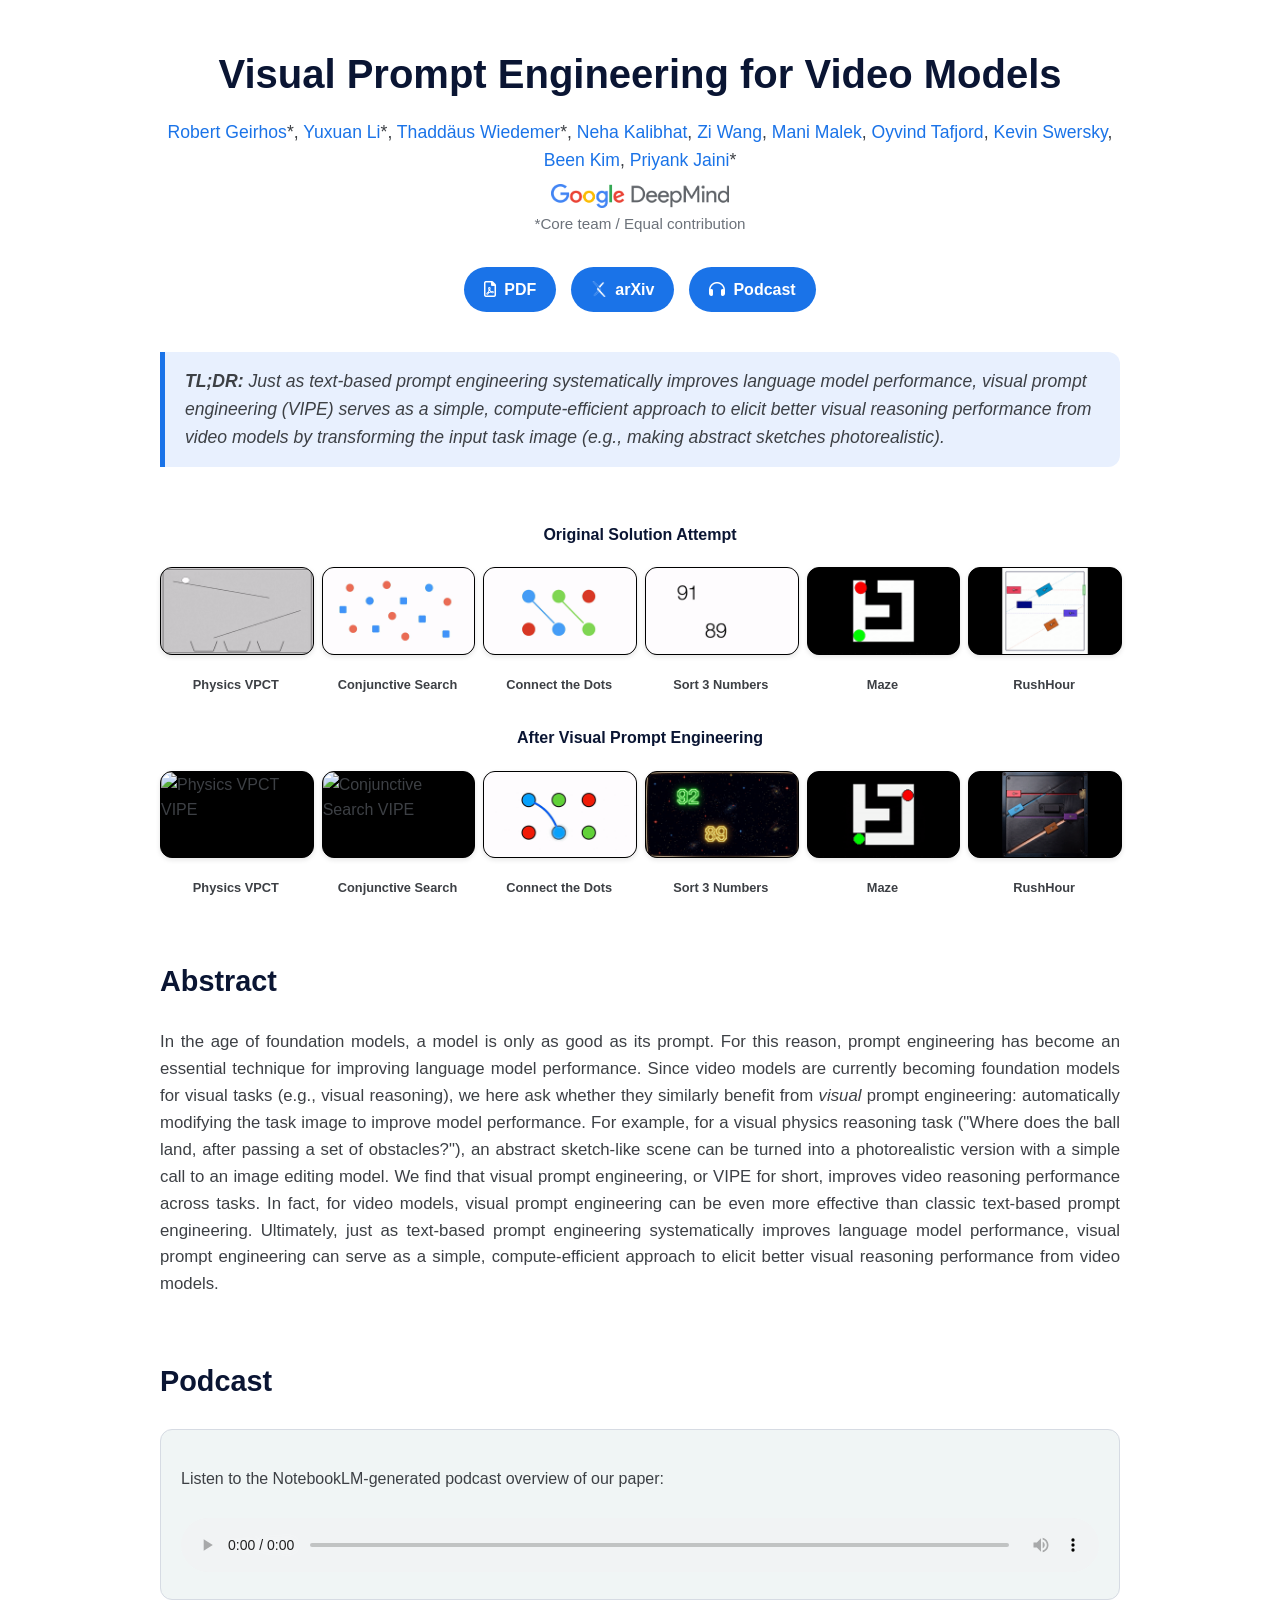
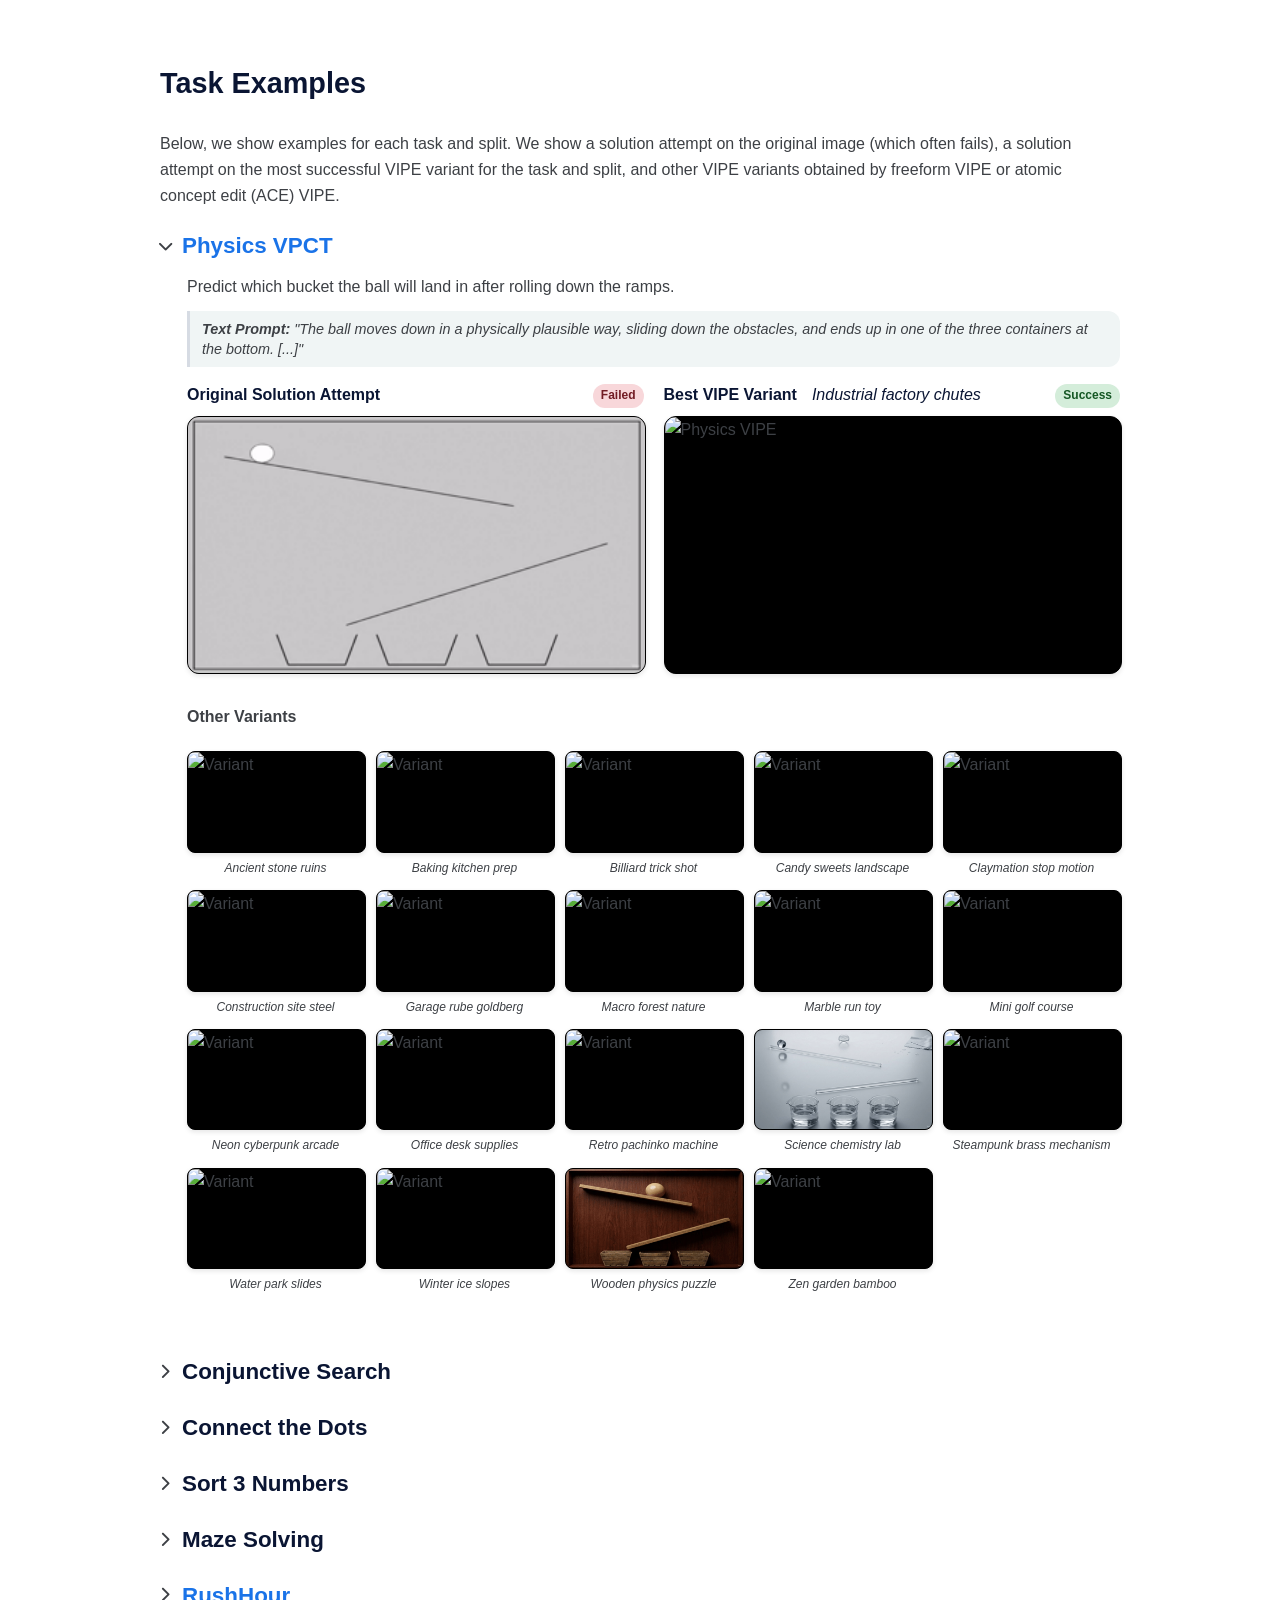
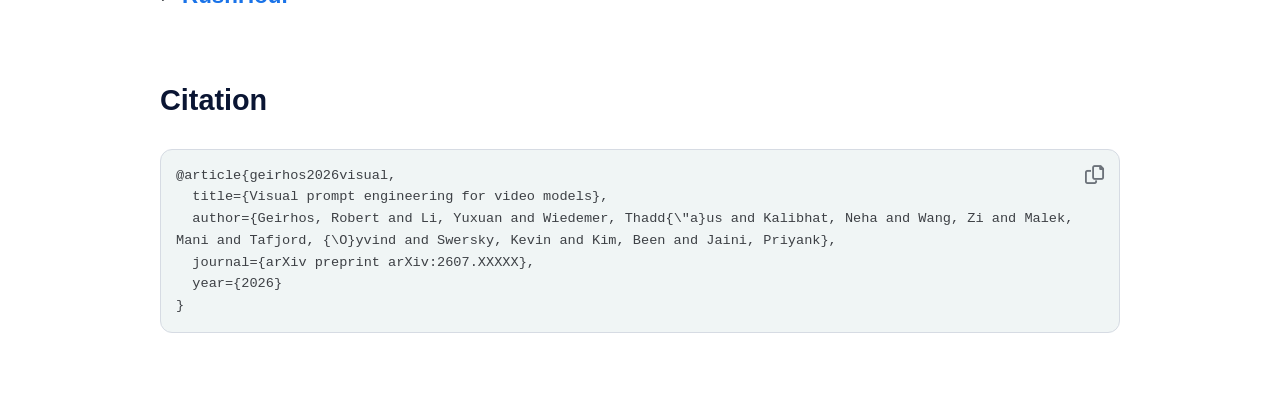
==== index.html @ 51dd06b7 "Initial commit of static page with GitHub Pages workflow" ====
<!DOCTYPE html>

<html lang="en">
<head>
<meta charset="utf-8"/>
<meta content="width=device-width, initial-scale=1.0" name="viewport"/>
<title>Visual Prompt Engineering for Video Models</title>
<link href="style.css" rel="stylesheet"/>
<link href="assets/favicon.png" rel="icon" type="image/png"/>
<!-- Import FontAwesome for icons -->
<link href="https://cdnjs.cloudflare.com/ajax/libs/font-awesome/6.0.0-beta3/css/all.min.css" rel="stylesheet"/>
<!-- Open Graph Meta Tags for Link Sharing -->
<meta content="Visual Prompt Engineering for Video Models" property="og:title"/>
<meta content="Visual prompt engineering (VIPE) improves video reasoning performance across tasks by transforming the input task image." property="og:description"/>
<meta content="assets/share_preview.png" property="og:image"/>
<meta content="website" property="og:type"/>
</head>
<body>
<div class="container">
<header>
<h1>Visual Prompt Engineering for Video Models</h1>
<div class="authors">
<span class="author"><a href="https://robertgeirhos.com/" rel="noopener noreferrer" target="_blank">Robert Geirhos</a>*</span>,
      <span class="author"><a href="https://effie-li.github.io/" rel="noopener noreferrer" target="_blank">Yuxuan Li</a>*</span>,
      <span class="author"><a href="https://thaddaeuswiedemer.github.io/" rel="noopener noreferrer" target="_blank">Thaddäus Wiedemer</a>*</span>,
      <span class="author"><a href="https://sites.google.com/corp/view/nehakalibhat" rel="noopener noreferrer" target="_blank">Neha Kalibhat</a></span>,
      <span class="author"><a href="https://zi-wang.com/" rel="noopener noreferrer" target="_blank">Zi Wang</a></span>,
      <span class="author"><a href="https://manielec.com/" rel="noopener noreferrer" target="_blank">Mani Malek</a></span>,
      <span class="author"><a href="https://scholar.google.com/citations?user=4jyWn04AAAAJ&amp;hl=en" rel="noopener noreferrer" target="_blank">Oyvind Tafjord</a></span>,
      <span class="author"><a href="https://scholar.google.com/citations?user=IrixA8MAAAAJ&amp;hl=en" rel="noopener noreferrer" target="_blank">Kevin Swersky</a></span>,
      <span class="author"><a href="https://beenkim.github.io/" rel="noopener noreferrer" target="_blank">Been Kim</a></span>,
      <span class="author"><a href="https://priyankjaini.github.io/" rel="noopener noreferrer" target="_blank">Priyank Jaini</a>*</span>
</div>
<div class="affiliations">
<a href="https://deepmind.google/" rel="noopener noreferrer" target="_blank">
<img alt="Google DeepMind Logo" class="logo-inline" loading="lazy" src="assets/Google_DeepMind_Logo_rgb_3320x512px.png"/>
</a><br/>
      *Core team / Equal contribution
    </div>
<div class="links">
<a class="btn" href="https://arxiv.org/pdf/2509.20328" rel="noopener noreferrer" target="_blank">
<i class="fa-regular fa-file-pdf" style="margin-right: 8px;"></i>PDF
      </a>
<a class="btn" href="https://arxiv.org/abs/2509.20328" rel="noopener noreferrer" target="_blank">
<img alt="arXiv Logo" loading="lazy" src="assets/arxiv-bw.webp" style="height: 16px; width: auto; margin-right: 8px; filter: invert(1);"/>arXiv
      </a>
<a class="btn" href="#podcast">
<i class="fa-solid fa-headphones" style="margin-right: 8px;"></i>Podcast
      </a>
</div>
</header>
<section class="tldr">
<strong>TL;DR:</strong> Just as text-based prompt engineering systematically improves language model performance, visual prompt engineering (VIPE) serves as a simple, compute-efficient approach to elicit better visual reasoning performance from video models by transforming the input task image (e.g., making abstract sketches photorealistic).
  </section>
<!-- Teaser Grid Section (Header removed as requested) -->
<section>
<div class="teaser-grid">
<div class="teaser-header header-orig">Original Solution Attempt</div>
<div class="teaser-header header-vipe">After Visual Prompt Engineering</div>
<!-- Original Videos -->
<div class="video-container orig-1">
<img alt="Physics VPCT Original" fetchpriority="high" src="assets/videos/physics_vpct_005_original.gif"/>
</div>
<div class="video-container orig-2">
<img alt="Conjunctive Search Original" fetchpriority="high" src="assets/videos/conjunctive_search_000_original.gif"/>
</div>
<div class="video-container orig-3">
<img alt="Connect Dots Original" fetchpriority="high" src="assets/videos/connect_dots_002_original.gif"/>
</div>
<div class="video-container orig-4">
<img alt="Sort 3 Numbers Original" fetchpriority="high" src="assets/videos/sort_3num_003_original.gif"/>
</div>
<div class="video-container orig-5">
<img alt="Maze Original" fetchpriority="high" src="assets/videos/maze_5x5_puzzle_005_original.gif"/>
</div>
<div class="video-container orig-6">
<img alt="RushHour Original" fetchpriority="high" src="assets/videos/rushhour_02_puzzle_0003_original.gif"/>
</div>
<!-- Original Labels -->
<div class="teaser-label label-orig-1">Physics VPCT</div>
<div class="teaser-label label-orig-2">Conjunctive Search</div>
<div class="teaser-label label-orig-3">Connect the Dots</div>
<div class="teaser-label label-orig-4">Sort 3 Numbers</div>
<div class="teaser-label label-orig-5">Maze</div>
<div class="teaser-label label-orig-6">RushHour</div>
<!-- VIPE Videos -->
<div class="video-container vipe-1">
<img alt="Physics VPCT VIPE" fetchpriority="high" src="assets/videos/physics_vpct_005_var.gif"/>
</div>
<div class="video-container vipe-2">
<img alt="Conjunctive Search VIPE" fetchpriority="high" src="assets/videos/conjunctive_search_000_var.gif"/>
</div>
<div class="video-container vipe-3">
<img alt="Connect Dots VIPE" fetchpriority="high" src="assets/videos/connect_dots_002_var.gif"/>
</div>
<div class="video-container vipe-4">
<img alt="Sort 3 Numbers VIPE" fetchpriority="high" src="assets/videos/sort_3num_003_var.gif"/>
</div>
<div class="video-container vipe-5">
<img alt="Maze VIPE" fetchpriority="high" src="assets/videos/maze_5x5_puzzle_005_var.gif"/>
</div>
<div class="video-container vipe-6">
<img alt="RushHour VIPE" fetchpriority="high" src="assets/videos/rushhour_02_puzzle_0003_var.gif"/>
</div>
<!-- VIPE Labels -->
<div class="teaser-label label-vipe-1">Physics VPCT</div>
<div class="teaser-label label-vipe-2">Conjunctive Search</div>
<div class="teaser-label label-vipe-3">Connect the Dots</div>
<div class="teaser-label label-vipe-4">Sort 3 Numbers</div>
<div class="teaser-label label-vipe-5">Maze</div>
<div class="teaser-label label-vipe-6">RushHour</div>
</div>
</section>
<section id="abstract">
<h2>Abstract</h2>
<p class="abstract-text">
      In the age of foundation models, a model is only as good as its prompt. For this reason, prompt engineering has become an essential technique for improving language model performance. Since video models are currently becoming foundation models for visual tasks (e.g., visual reasoning), we here ask whether they similarly benefit from <em>visual</em> prompt engineering: automatically modifying the task image to improve model performance. For example, for a visual physics reasoning task ("Where does the ball land, after passing a set of obstacles?"), an abstract sketch-like scene can be turned into a photorealistic version with a simple call to an image editing model. We find that visual prompt engineering, or VIPE for short, improves video reasoning performance across tasks. In fact, for video models, visual prompt engineering can be even more effective than classic text-based prompt engineering. Ultimately, just as text-based prompt engineering systematically improves language model performance, visual prompt engineering can serve as a simple, compute-efficient approach to elicit better visual reasoning performance from video models.
    </p>
</section>
<section id="podcast">
<h2>Podcast</h2>
<div class="podcast-player">
<p>Listen to the NotebookLM-generated podcast overview of our paper:</p>
<audio controls="">
<source src="assets/podcast.m4a" type="audio/mp4"/>
        Your browser does not support the audio element.
      </audio>
</div>
</section>
<section id="tasks">
<h2>Task Examples</h2>
<p>Below, we show examples for each task and split. We show a solution attempt on the original image (which often fails), a solution attempt on the most successful VIPE variant for the task and split, and other VIPE variants obtained by freeform VIPE or atomic concept edit (ACE) VIPE.</p>
<!-- Physics VPCT -->
<div class="task-split"><details open=""><summary><h3><a href="https://huggingface.co/datasets/camelCase12/vpct-1" rel="noopener noreferrer" target="_blank">Physics VPCT</a></h3></summary><div class="task-content"><p>Predict which bucket the ball will land in after rolling down the ramps.</p><p class="task-prompt"><strong>Text Prompt:</strong> "The ball moves down in a physically plausible way, sliding down the obstacles, and ends up in one of the three containers at the bottom. [...]"</p><div class="comparison-highlight">
<div class="column-highlight">
<div class="column-title">Original Solution Attempt <span class="badge badge-fail">Failed</span></div>
<div class="video-container highlight-video">
<img alt="Physics Original" loading="lazy" src="assets/videos/physics_vpct_005_original.gif"/>
</div>
</div>
<div class="column-highlight">
<div class="column-title"><div class="column-text"><span class="header-prefix">Best VIPE Variant</span> <span class="variant-name">Industrial factory chutes</span></div> <span class="badge badge-success">Success</span></div>
<div class="video-container highlight-video">
<img alt="Physics VIPE" loading="lazy" src="assets/videos/physics_vpct_005_var.gif"/>
</div>
</div>
</div><h4>Other Variants</h4><div class="variants-grid">
<div class="variant-item">
<div class="video-container mini-video">
<img alt="Variant" loading="lazy" src="assets/videos/physics_vpct_005_var_ancient_stone_ruins.gif"/>
</div>
<div class="variant-label">Ancient stone ruins</div>
</div>
<div class="variant-item">
<div class="video-container mini-video">
<img alt="Variant" loading="lazy" src="assets/videos/physics_vpct_005_var_baking_kitchen_prep.gif"/>
</div>
<div class="variant-label">Baking kitchen prep</div>
</div>
<div class="variant-item">
<div class="video-container mini-video">
<img alt="Variant" loading="lazy" src="assets/videos/physics_vpct_005_var_billiard_trick_shot.gif"/>
</div>
<div class="variant-label">Billiard trick shot</div>
</div>
<div class="variant-item">
<div class="video-container mini-video">
<img alt="Variant" loading="lazy" src="assets/videos/physics_vpct_005_var_candy_sweets_landscape.gif"/>
</div>
<div class="variant-label">Candy sweets landscape</div>
</div>
<div class="variant-item">
<div class="video-container mini-video">
<img alt="Variant" loading="lazy" src="assets/videos/physics_vpct_005_var_claymation_stop_motion.gif"/>
</div>
<div class="variant-label">Claymation stop motion</div>
</div>
<div class="variant-item">
<div class="video-container mini-video">
<img alt="Variant" loading="lazy" src="assets/videos/physics_vpct_005_var_construction_site_steel.gif"/>
</div>
<div class="variant-label">Construction site steel</div>
</div>
<div class="variant-item">
<div class="video-container mini-video">
<img alt="Variant" loading="lazy" src="assets/videos/physics_vpct_005_var_garage_rube_goldberg.gif"/>
</div>
<div class="variant-label">Garage rube goldberg</div>
</div>
<div class="variant-item">
<div class="video-container mini-video">
<img alt="Variant" loading="lazy" src="assets/videos/physics_vpct_005_var_macro_forest_nature.gif"/>
</div>
<div class="variant-label">Macro forest nature</div>
</div>
<div class="variant-item">
<div class="video-container mini-video">
<img alt="Variant" loading="lazy" src="assets/videos/physics_vpct_005_var_marble_run_toy.gif"/>
</div>
<div class="variant-label">Marble run toy</div>
</div>
<div class="variant-item">
<div class="video-container mini-video">
<img alt="Variant" loading="lazy" src="assets/videos/physics_vpct_005_var_mini_golf_course.gif"/>
</div>
<div class="variant-label">Mini golf course</div>
</div>
<div class="variant-item">
<div class="video-container mini-video">
<img alt="Variant" loading="lazy" src="assets/videos/physics_vpct_005_var_neon_cyberpunk_arcade.gif"/>
</div>
<div class="variant-label">Neon cyberpunk arcade</div>
</div>
<div class="variant-item">
<div class="video-container mini-video">
<img alt="Variant" loading="lazy" src="assets/videos/physics_vpct_005_var_office_desk_supplies.gif"/>
</div>
<div class="variant-label">Office desk supplies</div>
</div>
<div class="variant-item">
<div class="video-container mini-video">
<img alt="Variant" loading="lazy" src="assets/videos/physics_vpct_005_var_retro_pachinko_machine.gif"/>
</div>
<div class="variant-label">Retro pachinko machine</div>
</div>
<div class="variant-item">
<div class="video-container mini-video">
<img alt="Variant" loading="lazy" src="assets/videos/physics_vpct_005_var_science_chemistry_lab.gif"/>
</div>
<div class="variant-label">Science chemistry lab</div>
</div>
<div class="variant-item">
<div class="video-container mini-video">
<img alt="Variant" loading="lazy" src="assets/videos/physics_vpct_005_var_steampunk_brass_mechanism.gif"/>
</div>
<div class="variant-label">Steampunk brass mechanism</div>
</div>
<div class="variant-item">
<div class="video-container mini-video">
<img alt="Variant" loading="lazy" src="assets/videos/physics_vpct_005_var_water_park_slides.gif"/>
</div>
<div class="variant-label">Water park slides</div>
</div>
<div class="variant-item">
<div class="video-container mini-video">
<img alt="Variant" loading="lazy" src="assets/videos/physics_vpct_005_var_winter_ice_slopes.gif"/>
</div>
<div class="variant-label">Winter ice slopes</div>
</div>
<div class="variant-item">
<div class="video-container mini-video">
<img alt="Variant" loading="lazy" src="assets/videos/physics_vpct_005_var_wooden_physics_puzzle.gif"/>
</div>
<div class="variant-label">Wooden physics puzzle</div>
</div>
<div class="variant-item">
<div class="video-container mini-video">
<img alt="Variant" loading="lazy" src="assets/videos/physics_vpct_005_var_zen_garden_bamboo.gif"/>
</div>
<div class="variant-label">Zen garden bamboo</div>
</div>
</div></div></details></div>
<!-- Conjunctive Search -->
<div class="task-split"><details><summary><h3>Conjunctive Search</h3></summary><div class="task-content"><p>Locate the target object defined by a conjunction of features (e.g., color and shape).</p><p class="task-prompt"><strong>Text Prompt:</strong> "The two blue balls begin to glow."</p><div class="comparison-highlight">
<div class="column-highlight">
<div class="column-title">Original Solution Attempt <span class="badge badge-fail">Failed</span></div>
<div class="video-container highlight-video">
<img alt="Conjunctive Original" loading="lazy" src="assets/videos/conjunctive_search_000_original.gif"/>
</div>
</div>
<div class="column-highlight">
<div class="column-title"><div class="column-text"><span class="header-prefix">Best VIPE Variant</span> <span class="variant-name">Globe lightbulbs case</span></div> <span class="badge badge-success">Success</span></div>
<div class="video-container highlight-video">
<img alt="Conjunctive VIPE" loading="lazy" src="assets/videos/conjunctive_search_000_var.gif"/>
</div>
</div>
</div><h4>Other Variants (Freeform)</h4><div class="variants-grid">
<div class="variant-item">
<div class="video-container mini-video">
<img alt="Variant" loading="lazy" src="assets/videos/conjunctive_search_000_var_arcade_joystick_panel.gif"/>
</div>
<div class="variant-label">Arcade joystick panel</div>
</div>
<div class="variant-item">
<div class="video-container mini-video">
<img alt="Variant" loading="lazy" src="assets/videos/conjunctive_search_000_var_billiard_table_felt.gif"/>
</div>
<div class="variant-label">Billiard table felt</div>
</div>
<div class="variant-item">
<div class="video-container mini-video">
<img alt="Variant" loading="lazy" src="assets/videos/conjunctive_search_000_var_candy_assortment_countertop.gif"/>
</div>
<div class="variant-label">Candy assortment countertop</div>
</div>
<div class="variant-item">
<div class="video-container mini-video">
<img alt="Variant" loading="lazy" src="assets/videos/conjunctive_search_000_var_deep_sea_bioluminescence.gif"/>
</div>
<div class="variant-label">Deep sea bioluminescence</div>
</div>
<div class="variant-item">
<div class="video-container mini-video">
<img alt="Variant" loading="lazy" src="assets/videos/conjunctive_search_000_var_dj_mixer_interface.gif"/>
</div>
<div class="variant-label">Dj mixer interface</div>
</div>
<div class="variant-item">
<div class="video-container mini-video">
<img alt="Variant" loading="lazy" src="assets/videos/conjunctive_search_000_var_fantasy_crystal_orbs.gif"/>
</div>
<div class="variant-label">Fantasy crystal orbs</div>
</div>
<div class="variant-item">
<div class="video-container mini-video">
<img alt="Variant" loading="lazy" src="assets/videos/conjunctive_search_000_var_gemstone_jewelry_velvet.gif"/>
</div>
<div class="variant-label">Gemstone jewelry velvet</div>
</div>
<div class="variant-item">
<div class="video-container mini-video">
<img alt="Variant" loading="lazy" src="assets/videos/conjunctive_search_000_var_gym_equipment_wood_floor.gif"/>
</div>
<div class="variant-label">Gym equipment wood floor</div>
</div>
<div class="variant-item">
<div class="video-container mini-video">
<img alt="Variant" loading="lazy" src="assets/videos/conjunctive_search_000_var_holiday_ornaments_snow.gif"/>
</div>
<div class="variant-label">Holiday ornaments snow</div>
</div>
<div class="variant-item">
<div class="video-container mini-video">
<img alt="Variant" loading="lazy" src="assets/videos/conjunctive_search_000_var_lab_plasma_balls.gif"/>
</div>
<div class="variant-label">Lab plasma balls</div>
</div>
<div class="variant-item">
<div class="video-container mini-video">
<img alt="Variant" loading="lazy" src="assets/videos/conjunctive_search_000_var_macro_marbles_and_dice.gif"/>
</div>
<div class="variant-label">Macro marbles and dice</div>
</div>
<div class="variant-item">
<div class="video-container mini-video">
<img alt="Variant" loading="lazy" src="assets/videos/conjunctive_search_000_var_neon_mini_golf.gif"/>
</div>
<div class="variant-label">Neon mini golf</div>
</div>
<div class="variant-item">
<div class="video-container mini-video">
<img alt="Variant" loading="lazy" src="assets/videos/conjunctive_search_000_var_night_pool_led_floats.gif"/>
</div>
<div class="variant-label">Night pool led floats</div>
</div>
<div class="variant-item">
<div class="video-container mini-video">
<img alt="Variant" loading="lazy" src="assets/videos/conjunctive_search_000_var_photorealistic_3d_shapes.gif"/>
</div>
<div class="variant-label">Photorealistic 3d shapes</div>
</div>
<div class="variant-item">
<div class="video-container mini-video">
<img alt="Variant" loading="lazy" src="assets/videos/conjunctive_search_000_var_pinball_arcade_bumpers.gif"/>
</div>
<div class="variant-label">Pinball arcade bumpers</div>
</div>
<div class="variant-item">
<div class="video-container mini-video">
<img alt="Variant" loading="lazy" src="assets/videos/conjunctive_search_000_var_sci_fi_energy_cores.gif"/>
</div>
<div class="variant-label">Sci fi energy cores</div>
</div>
<div class="variant-item">
<div class="video-container mini-video">
<img alt="Variant" loading="lazy" src="assets/videos/conjunctive_search_000_var_synthwave_neon_grid.gif"/>
</div>
<div class="variant-label">Synthwave neon grid</div>
</div>
<div class="variant-item">
<div class="video-container mini-video">
<img alt="Variant" loading="lazy" src="assets/videos/conjunctive_search_000_var_twilight_led_bocce.gif"/>
</div>
<div class="variant-label">Twilight led bocce</div>
</div>
<div class="variant-item">
<div class="video-container mini-video">
<img alt="Variant" loading="lazy" src="assets/videos/conjunctive_search_000_var_vintage_toys_hardwood.gif"/>
</div>
<div class="variant-label">Vintage toys hardwood</div>
</div>
</div><h4>Other Variants (ACE)</h4><div class="variants-grid">
<div class="variant-item">
<div class="video-container mini-video">
<img alt="Variant" loading="lazy" src="assets/videos/conjunctive_search_000_ace_0.gif"/>
</div>
<div class="variant-label">REPLACE flat color of the two blue circles with a 3D glossy material</div>
</div>
<div class="variant-item">
<div class="video-container mini-video">
<img alt="Variant" loading="lazy" src="assets/videos/conjunctive_search_000_ace_1.gif"/>
</div>
<div class="variant-label">REPLACE flat rendering of blue circles with 3D glossy volumetric material</div>
</div>
<div class="variant-item">
<div class="video-container mini-video">
<img alt="Variant" loading="lazy" src="assets/videos/conjunctive_search_000_ace_2.gif"/>
</div>
<div class="variant-label">SET border outline of the two blue balls as a thick white stroke</div>
</div>
<div class="variant-item">
<div class="video-container mini-video">
<img alt="Variant" loading="lazy" src="assets/videos/conjunctive_search_000_ace_3.gif"/>
</div>
<div class="variant-label">REPLACE flat color of blue balls with 3D glossy material</div>
</div>
<div class="variant-item">
<div class="video-container mini-video">
<img alt="Variant" loading="lazy" src="assets/videos/conjunctive_search_000_ace_5.gif"/>
</div>
<div class="variant-label">REPLACE flat material of blue circles with glossy 3D rendering</div>
</div>
<div class="variant-item">
<div class="video-container mini-video">
<img alt="Variant" loading="lazy" src="assets/videos/conjunctive_search_000_ace_6.gif"/>
</div>
<div class="variant-label">SET material of the two blue circles as glossy 3D glass</div>
</div>
<div class="variant-item">
<div class="video-container mini-video">
<img alt="Variant" loading="lazy" src="assets/videos/conjunctive_search_000_ace_7.gif"/>
</div>
<div class="variant-label">SET rendering material of the blue circles as 3D glossy</div>
</div>
<div class="variant-item">
<div class="video-container mini-video">
<img alt="Variant" loading="lazy" src="assets/videos/conjunctive_search_000_ace_8.gif"/>
</div>
<div class="variant-label">SET material of the blue balls as glossy 3D spheres</div>
</div>
<div class="variant-item">
<div class="video-container mini-video">
<img alt="Variant" loading="lazy" src="assets/videos/conjunctive_search_000_ace_9.gif"/>
</div>
<div class="variant-label">SET materiality of the two blue circles as 3D glossy spheres</div>
</div>
<div class="variant-item">
<div class="video-container mini-video">
<img alt="Variant" loading="lazy" src="assets/videos/conjunctive_search_000_ace_10.gif"/>
</div>
<div class="variant-label">REPLACE size of the blue circles with a significantly larger scale</div>
</div>
<div class="variant-item">
<div class="video-container mini-video">
<img alt="Variant" loading="lazy" src="assets/videos/conjunctive_search_000_ace_11.gif"/>
</div>
<div class="variant-label">SET size of the blue circles as significantly enlarged</div>
</div>
<div class="variant-item">
<div class="video-container mini-video">
<img alt="Variant" loading="lazy" src="assets/videos/conjunctive_search_000_ace_12.gif"/>
</div>
<div class="variant-label">SET material of the blue circles as glossy 3D</div>
</div>
<div class="variant-item">
<div class="video-container mini-video">
<img alt="Variant" loading="lazy" src="assets/videos/conjunctive_search_000_ace_13.gif"/>
</div>
<div class="variant-label">SET color saturation of non-target shapes as completely desaturated grayscale</div>
</div>
<div class="variant-item">
<div class="video-container mini-video">
<img alt="Variant" loading="lazy" src="assets/videos/conjunctive_search_000_ace_14.gif"/>
</div>
<div class="variant-label">REMOVE color saturation from all non-target objects</div>
</div>
<div class="variant-item">
<div class="video-container mini-video">
<img alt="Variant" loading="lazy" src="assets/videos/conjunctive_search_000_ace_15.gif"/>
</div>
<div class="variant-label">REPLACE colors of all red circles and blue squares with grayscale</div>
</div>
<div class="variant-item">
<div class="video-container mini-video">
<img alt="Variant" loading="lazy" src="assets/videos/conjunctive_search_000_ace_16.gif"/>
</div>
<div class="variant-label">SET material of the blue circles as glossy 3D spheres</div>
</div>
<div class="variant-item">
<div class="video-container mini-video">
<img alt="Variant" loading="lazy" src="assets/videos/conjunctive_search_000_ace_17.gif"/>
</div>
<div class="variant-label">SET the material of the blue circles as glossy 3D spheres</div>
</div>
<div class="variant-item">
<div class="video-container mini-video">
<img alt="Variant" loading="lazy" src="assets/videos/conjunctive_search_000_ace_18.gif"/>
</div>
<div class="variant-label">REPLACE flat shading of the two blue circles with a glossy 3D material</div>
</div>
<div class="variant-item">
<div class="video-container mini-video">
<img alt="Variant" loading="lazy" src="assets/videos/conjunctive_search_000_ace_19.gif"/>
</div>
<div class="variant-label">SET material of the blue circles as glossy 3D</div>
</div>
</div></div></details></div>
<!-- Connect Dots -->
<div class="task-split"><details><summary><h3>Connect the Dots</h3></summary><div class="task-content"><p>Connect same-colored dots.</p><p class="task-prompt"><strong>Text Prompt:</strong> "Connect each pair of same-colored circles with a line."</p><div class="comparison-highlight">
<div class="column-highlight">
<div class="column-title">Original Solution Attempt <span class="badge badge-fail">Failed</span></div>
<div class="video-container highlight-video">
<img alt="Connect Dots Original" loading="lazy" src="assets/videos/connect_dots_002_original.gif"/>
</div>
</div>
<div class="column-highlight">
<div class="column-title"><div class="column-text"><span class="header-prefix">Best VIPE Variant</span> <span class="variant-name">Thick black stroke</span></div> <span class="badge badge-success">Success</span></div>
<div class="video-container highlight-video">
<img alt="Connect Dots VIPE" loading="lazy" src="assets/videos/connect_dots_002_var.gif"/>
</div>
</div>
</div><h4>Other Variants (Freeform)</h4><div class="variants-grid">
<div class="variant-item">
<div class="video-container mini-video">
<img alt="Variant" loading="lazy" src="assets/videos/connect_dots_002_var_aerial_flower_beds.gif"/>
</div>
<div class="variant-label">Aerial flower beds</div>
</div>
<div class="variant-item">
<div class="video-container mini-video">
<img alt="Variant" loading="lazy" src="assets/videos/connect_dots_002_var_building_block_baseplate.gif"/>
</div>
<div class="variant-label">Building block baseplate</div>
</div>
<div class="variant-item">
<div class="video-container mini-video">
<img alt="Variant" loading="lazy" src="assets/videos/connect_dots_002_var_chalk_street_art.gif"/>
</div>
<div class="variant-label">Chalk street art</div>
</div>
<div class="variant-item">
<div class="video-container mini-video">
<img alt="Variant" loading="lazy" src="assets/videos/connect_dots_002_var_corkboard_pushpins.gif"/>
</div>
<div class="variant-label">Corkboard pushpins</div>
</div>
<div class="variant-item">
<div class="video-container mini-video">
<img alt="Variant" loading="lazy" src="assets/videos/connect_dots_002_var_embroidery_hoop.gif"/>
</div>
<div class="variant-label">Embroidery hoop</div>
</div>
<div class="variant-item">
<div class="video-container mini-video">
<img alt="Variant" loading="lazy" src="assets/videos/connect_dots_002_var_frosted_cookies_baking_sheet.gif"/>
</div>
<div class="variant-label">Frosted cookies baking sheet</div>
</div>
<div class="variant-item">
<div class="video-container mini-video">
<img alt="Variant" loading="lazy" src="assets/videos/connect_dots_002_var_glowing_neon_nodes.gif"/>
</div>
<div class="variant-label">Glowing neon nodes</div>
</div>
<div class="variant-item">
<div class="video-container mini-video">
<img alt="Variant" loading="lazy" src="assets/videos/connect_dots_002_var_gym_floor_vinyl_spots.gif"/>
</div>
<div class="variant-label">Gym floor vinyl spots</div>
</div>
<div class="variant-item">
<div class="video-container mini-video">
<img alt="Variant" loading="lazy" src="assets/videos/connect_dots_002_var_mobile_puzzle_ui.gif"/>
</div>
<div class="variant-label">Mobile puzzle ui</div>
</div>
<div class="variant-item">
<div class="video-container mini-video">
<img alt="Variant" loading="lazy" src="assets/videos/connect_dots_002_var_pcb_terminal_nodes.gif"/>
</div>
<div class="variant-label">Pcb terminal nodes</div>
</div>
<div class="variant-item">
<div class="video-container mini-video">
<img alt="Variant" loading="lazy" src="assets/videos/connect_dots_002_var_retro_arcade_crt.gif"/>
</div>
<div class="variant-label">Retro arcade crt</div>
</div>
<div class="variant-item">
<div class="video-container mini-video">
<img alt="Variant" loading="lazy" src="assets/videos/connect_dots_002_var_round_stickers_cardboard.gif"/>
</div>
<div class="variant-label">Round stickers cardboard</div>
</div>
<div class="variant-item">
<div class="video-container mini-video">
<img alt="Variant" loading="lazy" src="assets/videos/connect_dots_002_var_sewing_buttons_fabric.gif"/>
</div>
<div class="variant-label">Sewing buttons fabric</div>
</div>
<div class="variant-item">
<div class="video-container mini-video">
<img alt="Variant" loading="lazy" src="assets/videos/connect_dots_002_var_synth_patchbay_jacks.gif"/>
</div>
<div class="variant-label">Synth patchbay jacks</div>
</div>
<div class="variant-item">
<div class="video-container mini-video">
<img alt="Variant" loading="lazy" src="assets/videos/connect_dots_002_var_wax_seals_parchment.gif"/>
</div>
<div class="variant-label">Wax seals parchment</div>
</div>
<div class="variant-item">
<div class="video-container mini-video">
<img alt="Variant" loading="lazy" src="assets/videos/connect_dots_002_var_wet_acrylic_dollops.gif"/>
</div>
<div class="variant-label">Wet acrylic dollops</div>
</div>
<div class="variant-item">
<div class="video-container mini-video">
<img alt="Variant" loading="lazy" src="assets/videos/connect_dots_002_var_whiteboard_magnets.gif"/>
</div>
<div class="variant-label">Whiteboard magnets</div>
</div>
<div class="variant-item">
<div class="video-container mini-video">
<img alt="Variant" loading="lazy" src="assets/videos/connect_dots_002_var_wooden_board_game_tokens.gif"/>
</div>
<div class="variant-label">Wooden board game tokens</div>
</div>
<div class="variant-item">
<div class="video-container mini-video">
<img alt="Variant" loading="lazy" src="assets/videos/connect_dots_002_var_yarn_pegboard.gif"/>
</div>
<div class="variant-label">Yarn pegboard</div>
</div>
<div class="variant-item">
<div class="video-container mini-video">
<img alt="Variant" loading="lazy" src="assets/videos/connect_dots_002_var_zen_garden_stones.gif"/>
</div>
<div class="variant-label">Zen garden stones</div>
</div>
</div><h4>Other Variants (ACE)</h4><div class="variants-grid">
<div class="variant-item">
<div class="video-container mini-video">
<img alt="Variant" loading="lazy" src="assets/videos/connect_dots_002_ace_0.gif"/>
</div>
<div class="variant-label">REPLACE flat 2D shapes with volumetric 3D spheres</div>
</div>
<div class="variant-item">
<div class="video-container mini-video">
<img alt="Variant" loading="lazy" src="assets/videos/connect_dots_002_ace_2.gif"/>
</div>
<div class="variant-label">REPLACE standard hues with highly saturated neon colors</div>
</div>
<div class="variant-item">
<div class="video-container mini-video">
<img alt="Variant" loading="lazy" src="assets/videos/connect_dots_002_ace_3.gif"/>
</div>
<div class="variant-label">SET border of each circle as thick outline</div>
</div>
<div class="variant-item">
<div class="video-container mini-video">
<img alt="Variant" loading="lazy" src="assets/videos/connect_dots_002_ace_4.gif"/>
</div>
<div class="variant-label">REPLACE solid white background with dark black background</div>
</div>
<div class="variant-item">
<div class="video-container mini-video">
<img alt="Variant" loading="lazy" src="assets/videos/connect_dots_002_ace_5.gif"/>
</div>
<div class="variant-label">SET outer border of the circles as a thick black stroke</div>
</div>
<div class="variant-item">
<div class="video-container mini-video">
<img alt="Variant" loading="lazy" src="assets/videos/connect_dots_002_ace_6.gif"/>
</div>
<div class="variant-label">REPLACE current background color with a high-contrast dark gray</div>
</div>
<div class="variant-item">
<div class="video-container mini-video">
<img alt="Variant" loading="lazy" src="assets/videos/connect_dots_002_ace_7.gif"/>
</div>
<div class="variant-label">SET internal content of the circles as matching text labels</div>
</div>
<div class="variant-item">
<div class="video-container mini-video">
<img alt="Variant" loading="lazy" src="assets/videos/connect_dots_002_ace_8.gif"/>
</div>
<div class="variant-label">REPLACE bright white background with a dark slate background</div>
</div>
<div class="variant-item">
<div class="video-container mini-video">
<img alt="Variant" loading="lazy" src="assets/videos/connect_dots_002_ace_9.gif"/>
</div>
<div class="variant-label">SET border of each circle as a thick black stroke</div>
</div>
<div class="variant-item">
<div class="video-container mini-video">
<img alt="Variant" loading="lazy" src="assets/videos/connect_dots_002_ace_10.gif"/>
</div>
<div class="variant-label">SET border of each circle as a thick white outline</div>
</div>
<div class="variant-item">
<div class="video-container mini-video">
<img alt="Variant" loading="lazy" src="assets/videos/connect_dots_002_ace_11.gif"/>
</div>
<div class="variant-label">SET color saturation of the circles as ultra-vibrant</div>
</div>
<div class="variant-item">
<div class="video-container mini-video">
<img alt="Variant" loading="lazy" src="assets/videos/connect_dots_002_ace_12.gif"/>
</div>
<div class="variant-label">SET color saturation of the circles as maximally saturated neon</div>
</div>
<div class="variant-item">
<div class="video-container mini-video">
<img alt="Variant" loading="lazy" src="assets/videos/connect_dots_002_ace_13.gif"/>
</div>
<div class="variant-label">SET size of the circles as significantly larger</div>
</div>
<div class="variant-item">
<div class="video-container mini-video">
<img alt="Variant" loading="lazy" src="assets/videos/connect_dots_002_ace_14.gif"/>
</div>
<div class="variant-label">REPLACE current rendering style with glossy 3D spheres</div>
</div>
<div class="variant-item">
<div class="video-container mini-video">
<img alt="Variant" loading="lazy" src="assets/videos/connect_dots_002_ace_15.gif"/>
</div>
<div class="variant-label">REPLACE current background color with solid black</div>
</div>
<div class="variant-item">
<div class="video-container mini-video">
<img alt="Variant" loading="lazy" src="assets/videos/connect_dots_002_ace_16.gif"/>
</div>
<div class="variant-label">REPLACE current circle sizes with 40% enlarged versions</div>
</div>
<div class="variant-item">
<div class="video-container mini-video">
<img alt="Variant" loading="lazy" src="assets/videos/connect_dots_002_ace_17.gif"/>
</div>
<div class="variant-label">SET color saturation of the circles as highly increased</div>
</div>
<div class="variant-item">
<div class="video-container mini-video">
<img alt="Variant" loading="lazy" src="assets/videos/connect_dots_002_ace_18.gif"/>
</div>
<div class="variant-label">SET size of all circles as 30 percent larger</div>
</div>
<div class="variant-item">
<div class="video-container mini-video">
<img alt="Variant" loading="lazy" src="assets/videos/connect_dots_002_ace_19.gif"/>
</div>
<div class="variant-label">REPLACE plain white background with a solid black background</div>
</div>
</div></div></details></div>
<!-- Sort 3num -->
<div class="task-split"><details><summary><h3>Sort 3 Numbers</h3></summary><div class="task-content"><p>Sort three numbers in ascending order.</p><p class="task-prompt"><strong>Text Prompt:</strong> "The numbers pop and disappear one at a time, in numeric order, starting from the smallest one."</p><div class="comparison-highlight">
<div class="column-highlight">
<div class="column-title">Original Solution Attempt <span class="badge badge-fail">Failed</span></div>
<div class="video-container highlight-video">
<img alt="Sort Original" loading="lazy" src="assets/videos/sort_3num_003_original.gif"/>
</div>
</div>
<div class="column-highlight">
<div class="column-title"><div class="column-text"><span class="header-prefix">Best VIPE Variant</span> <span class="variant-name">Retro arcade sprites</span></div> <span class="badge badge-success">Success</span></div>
<div class="video-container highlight-video">
<img alt="Sort VIPE" loading="lazy" src="assets/videos/sort_3num_003_var.gif"/>
</div>
</div>
</div><h4>Other Variants (Freeform)</h4><div class="variants-grid">
<div class="variant-item">
<div class="video-container mini-video">
<img alt="Variant" loading="lazy" src="assets/videos/sort_3num_003_var_ar_notification_badges.gif"/>
</div>
<div class="variant-label">Ar notification badges</div>
</div>
<div class="variant-item">
<div class="video-container mini-video">
<img alt="Variant" loading="lazy" src="assets/videos/sort_3num_003_var_bubblegum_bubbles.gif"/>
</div>
<div class="variant-label">Bubblegum bubbles</div>
</div>
<div class="variant-item">
<div class="video-container mini-video">
<img alt="Variant" loading="lazy" src="assets/videos/sort_3num_003_var_chalk_shooting_targets.gif"/>
</div>
<div class="variant-label">Chalk shooting targets</div>
</div>
<div class="variant-item">
<div class="video-container mini-video">
<img alt="Variant" loading="lazy" src="assets/videos/sort_3num_003_var_dry_ice_smoke_bubbles.gif"/>
</div>
<div class="variant-label">Dry ice smoke bubbles</div>
</div>
<div class="variant-item">
<div class="video-container mini-video">
<img alt="Variant" loading="lazy" src="assets/videos/sort_3num_003_var_giant_bubble_wrap.gif"/>
</div>
<div class="variant-label">Giant bubble wrap</div>
</div>
<div class="variant-item">
<div class="video-container mini-video">
<img alt="Variant" loading="lazy" src="assets/videos/sort_3num_003_var_glass_lightbulbs.gif"/>
</div>
<div class="variant-label">Glass lightbulbs</div>
</div>
<div class="variant-item">
<div class="video-container mini-video">
<img alt="Variant" loading="lazy" src="assets/videos/sort_3num_003_var_glossy_candy_blobs.gif"/>
</div>
<div class="variant-label">Glossy candy blobs</div>
</div>
<div class="variant-item">
<div class="video-container mini-video">
<img alt="Variant" loading="lazy" src="assets/videos/sort_3num_003_var_glowing_fireworks.gif"/>
</div>
<div class="variant-label">Glowing fireworks</div>
</div>
<div class="variant-item">
<div class="video-container mini-video">
<img alt="Variant" loading="lazy" src="assets/videos/sort_3num_003_var_holographic_data_nodes.gif"/>
</div>
<div class="variant-label">Holographic data nodes</div>
</div>
<div class="variant-item">
<div class="video-container mini-video">
<img alt="Variant" loading="lazy" src="assets/videos/sort_3num_003_var_inflatable_pool_floats.gif"/>
</div>
<div class="variant-label">Inflatable pool floats</div>
</div>
<div class="variant-item">
<div class="video-container mini-video">
<img alt="Variant" loading="lazy" src="assets/videos/sort_3num_003_var_latte_foam_bubbles.gif"/>
</div>
<div class="variant-label">Latte foam bubbles</div>
</div>
<div class="variant-item">
<div class="video-container mini-video">
<img alt="Variant" loading="lazy" src="assets/videos/sort_3num_003_var_numbered_balloons.gif"/>
</div>
<div class="variant-label">Numbered balloons</div>
</div>
<div class="variant-item">
<div class="video-container mini-video">
<img alt="Variant" loading="lazy" src="assets/videos/sort_3num_003_var_papier_mache_pinatas.gif"/>
</div>
<div class="variant-label">Papier mache pinatas</div>
</div>
<div class="variant-item">
<div class="video-container mini-video">
<img alt="Variant" loading="lazy" src="assets/videos/sort_3num_003_var_pop_art_comic_splats.gif"/>
</div>
<div class="variant-label">Pop art comic splats</div>
</div>
<div class="variant-item">
<div class="video-container mini-video">
<img alt="Variant" loading="lazy" src="assets/videos/sort_3num_003_var_popping_boba_pearls.gif"/>
</div>
<div class="variant-label">Popping boba pearls</div>
</div>
<div class="variant-item">
<div class="video-container mini-video">
<img alt="Variant" loading="lazy" src="assets/videos/sort_3num_003_var_soap_bubbles.gif"/>
</div>
<div class="variant-label">Soap bubbles</div>
</div>
<div class="variant-item">
<div class="video-container mini-video">
<img alt="Variant" loading="lazy" src="assets/videos/sort_3num_003_var_squishy_jelly_cubes.gif"/>
</div>
<div class="variant-label">Squishy jelly cubes</div>
</div>
<div class="variant-item">
<div class="video-container mini-video">
<img alt="Variant" loading="lazy" src="assets/videos/sort_3num_003_var_vr_aim_trainer_targets.gif"/>
</div>
<div class="variant-label">Vr aim trainer targets</div>
</div>
<div class="variant-item">
<div class="video-container mini-video">
<img alt="Variant" loading="lazy" src="assets/videos/sort_3num_003_var_water_balloons.gif"/>
</div>
<div class="variant-label">Water balloons</div>
</div>
</div><h4>Other Variants (ACE)</h4><div class="variants-grid">
<div class="variant-item">
<div class="video-container mini-video">
<img alt="Variant" loading="lazy" src="assets/videos/sort_3num_003_ace_1.gif"/>
</div>
<div class="variant-label">SET rendering of the numbers as 3D embossed</div>
</div>
<div class="variant-item">
<div class="video-container mini-video">
<img alt="Variant" loading="lazy" src="assets/videos/sort_3num_003_ace_2.gif"/>
</div>
<div class="variant-label">REPLACE current plain rendering with a neon sign aesthetic</div>
</div>
<div class="variant-item">
<div class="video-container mini-video">
<img alt="Variant" loading="lazy" src="assets/videos/sort_3num_003_ace_3.gif"/>
</div>
<div class="variant-label">REPLACE current background color with a high-contrast dark solid</div>
</div>
<div class="variant-item">
<div class="video-container mini-video">
<img alt="Variant" loading="lazy" src="assets/videos/sort_3num_003_ace_4.gif"/>
</div>
<div class="variant-label">REPLACE plain white background with a solid high-contrast dark color</div>
</div>
<div class="variant-item">
<div class="video-container mini-video">
<img alt="Variant" loading="lazy" src="assets/videos/sort_3num_003_ace_5.gif"/>
</div>
<div class="variant-label">REPLACE sterile environment with a cohesive chalkboard texture</div>
</div>
<div class="variant-item">
<div class="video-container mini-video">
<img alt="Variant" loading="lazy" src="assets/videos/sort_3num_003_ace_6.gif"/>
</div>
<div class="variant-label">SET color of each number as a unique vivid hue</div>
</div>
<div class="variant-item">
<div class="video-container mini-video">
<img alt="Variant" loading="lazy" src="assets/videos/sort_3num_003_ace_7.gif"/>
</div>
<div class="variant-label">SET color of each number as a distinct saturated hue</div>
</div>
<div class="variant-item">
<div class="video-container mini-video">
<img alt="Variant" loading="lazy" src="assets/videos/sort_3num_003_ace_8.gif"/>
</div>
<div class="variant-label">REPLACE 2D flat typography with 3D volumetric geometry</div>
</div>
<div class="variant-item">
<div class="video-container mini-video">
<img alt="Variant" loading="lazy" src="assets/videos/sort_3num_003_ace_9.gif"/>
</div>
<div class="variant-label">REPLACE current flat typography with 3D metallic rendered text</div>
</div>
<div class="variant-item">
<div class="video-container mini-video">
<img alt="Variant" loading="lazy" src="assets/videos/sort_3num_003_ace_10.gif"/>
</div>
<div class="variant-label">REPLACE uniform black text color with distinct saturated colors</div>
</div>
<div class="variant-item">
<div class="video-container mini-video">
<img alt="Variant" loading="lazy" src="assets/videos/sort_3num_003_ace_11.gif"/>
</div>
<div class="variant-label">SET spatial boundaries of each number as distinct geometric boxes</div>
</div>
<div class="variant-item">
<div class="video-container mini-video">
<img alt="Variant" loading="lazy" src="assets/videos/sort_3num_003_ace_12.gif"/>
</div>
<div class="variant-label">SET overall scale of the numbers as uniformly enlarged</div>
</div>
<div class="variant-item">
<div class="video-container mini-video">
<img alt="Variant" loading="lazy" src="assets/videos/sort_3num_003_ace_13.gif"/>
</div>
<div class="variant-label">REPLACE white background with a dark high-contrast background</div>
</div>
<div class="variant-item">
<div class="video-container mini-video">
<img alt="Variant" loading="lazy" src="assets/videos/sort_3num_003_ace_14.gif"/>
</div>
<div class="variant-label">REPLACE current font weight with an ultra-bold heavy weight</div>
</div>
<div class="variant-item">
<div class="video-container mini-video">
<img alt="Variant" loading="lazy" src="assets/videos/sort_3num_003_ace_15.gif"/>
</div>
<div class="variant-label">REPLACE current uniform black text color with distinct vibrant colors</div>
</div>
<div class="variant-item">
<div class="video-container mini-video">
<img alt="Variant" loading="lazy" src="assets/videos/sort_3num_003_ace_16.gif"/>
</div>
<div class="variant-label">SET rendering of the numbers as subtle volumetric 3D geometry</div>
</div>
<div class="variant-item">
<div class="video-container mini-video">
<img alt="Variant" loading="lazy" src="assets/videos/sort_3num_003_ace_17.gif"/>
</div>
<div class="variant-label">REPLACE current white background with a dark solid color</div>
</div>
<div class="variant-item">
<div class="video-container mini-video">
<img alt="Variant" loading="lazy" src="assets/videos/sort_3num_003_ace_18.gif"/>
</div>
<div class="variant-label">SET surface texture of the scene as a green chalkboard</div>
</div>
<div class="variant-item">
<div class="video-container mini-video">
<img alt="Variant" loading="lazy" src="assets/videos/sort_3num_003_ace_19.gif"/>
</div>
<div class="variant-label">SET dimensionality of the numbers as subtly embossed 3D</div>
</div>
</div></div></details></div>
<!-- Maze -->
<div class="task-split"><details><summary><h3>Maze Solving</h3></summary><div class="task-content"><p>Find a path from start to finish in various maze sizes.</p><p class="task-prompt"><strong>Text Prompt:</strong> "Create a 2D animation based on the provided image of a maze. The red circle slides smoothly along the white path, stopping perfectly on the green circle. [...]"</p><div class="task-split">
<h4>Split: 5×5 Maze</h4>
<div class="comparison-highlight">
<div class="column-highlight">
<div class="column-title">Original Solution Attempt <span class="badge badge-fail">Failed</span></div>
<div class="video-container highlight-video">
<img alt="Maze 5x5 Original" loading="lazy" src="assets/videos/maze_5x5_puzzle_005_original.gif"/>
</div>
</div>
<div class="column-highlight">
<div class="column-title"><div class="column-text"><span class="header-prefix">Best VIPE Variant</span> <span class="variant-name">Classic 2d arcade game</span></div> <span class="badge badge-success">Success</span></div>
<div class="video-container highlight-video">
<img alt="Maze 5x5 VIPE" loading="lazy" src="assets/videos/maze_5x5_puzzle_005_var.gif"/>
</div>
</div>
</div>
<h5>Other Variants</h5>
<div class="variants-grid">
<div class="variant-item">
<div class="video-container mini-video">
<img alt="Variant" loading="lazy" src="assets/videos/maze_5x5_puzzle_005_var_algorithmic_pathfinding_visualization.gif"/>
</div>
<div class="variant-label">Algorithmic pathfinding visualization</div>
</div>
<div class="variant-item">
<div class="video-container mini-video">
<img alt="Variant" loading="lazy" src="assets/videos/maze_5x5_puzzle_005_var_animated_transit_map_infographic.gif"/>
</div>
<div class="variant-label">Animated transit map infographic</div>
</div>
<div class="variant-item">
<div class="video-container mini-video">
<img alt="Variant" loading="lazy" src="assets/videos/maze_5x5_puzzle_005_var_classic_flash_web_animation.gif"/>
</div>
<div class="variant-label">Classic flash web animation</div>
</div>
<div class="variant-item">
<div class="video-container mini-video">
<img alt="Variant" loading="lazy" src="assets/videos/maze_5x5_puzzle_005_var_dark_mode_gps_tracking_ui.gif"/>
</div>
<div class="variant-label">Dark mode gps tracking ui</div>
</div>
<div class="variant-item">
<div class="video-container mini-video">
<img alt="Variant" loading="lazy" src="assets/videos/maze_5x5_puzzle_005_var_dark_mode_ui_motion.gif"/>
</div>
<div class="variant-label">Dark mode ui motion</div>
</div>
<div class="variant-item">
<div class="video-container mini-video">
<img alt="Variant" loading="lazy" src="assets/videos/maze_5x5_puzzle_005_var_digital_circuit_routing.gif"/>
</div>
<div class="variant-label">Digital circuit routing</div>
</div>
<div class="variant-item">
<div class="video-container mini-video">
<img alt="Variant" loading="lazy" src="assets/videos/maze_5x5_puzzle_005_var_digital_rhythm_game_interface.gif"/>
</div>
<div class="variant-label">Digital rhythm game interface</div>
</div>
<div class="variant-item">
<div class="video-container mini-video">
<img alt="Variant" loading="lazy" src="assets/videos/maze_5x5_puzzle_005_var_flat_2d_physics_sandbox.gif"/>
</div>
<div class="variant-label">Flat 2d physics sandbox</div>
</div>
<div class="variant-item">
<div class="video-container mini-video">
<img alt="Variant" loading="lazy" src="assets/videos/maze_5x5_puzzle_005_var_flat_felt_stop_motion.gif"/>
</div>
<div class="variant-label">Flat felt stop motion</div>
</div>
<div class="variant-item">
<div class="video-container mini-video">
<img alt="Variant" loading="lazy" src="assets/videos/maze_5x5_puzzle_005_var_glossy_mobile_puzzle_interface.gif"/>
</div>
<div class="variant-label">Glossy mobile puzzle interface</div>
</div>
<div class="variant-item">
<div class="video-container mini-video">
<img alt="Variant" loading="lazy" src="assets/videos/maze_5x5_puzzle_005_var_industrial_cam_simulation.gif"/>
</div>
<div class="variant-label">Industrial cam simulation</div>
</div>
<div class="variant-item">
<div class="video-container mini-video">
<img alt="Variant" loading="lazy" src="assets/videos/maze_5x5_puzzle_005_var_layered_2d_motion_graphics.gif"/>
</div>
<div class="variant-label">Layered 2d motion graphics</div>
</div>
<div class="variant-item">
<div class="video-container mini-video">
<img alt="Variant" loading="lazy" src="assets/videos/maze_5x5_puzzle_005_var_matte_papercraft_3d.gif"/>
</div>
<div class="variant-label">Matte papercraft 3d</div>
</div>
<div class="variant-item">
<div class="video-container mini-video">
<img alt="Variant" loading="lazy" src="assets/videos/maze_5x5_puzzle_005_var_neon_motion_graphics.gif"/>
</div>
<div class="variant-label">Neon motion graphics</div>
</div>
<div class="variant-item">
<div class="video-container mini-video">
<img alt="Variant" loading="lazy" src="assets/videos/maze_5x5_puzzle_005_var_precise_vector_math_animation.gif"/>
</div>
<div class="variant-label">Precise vector math animation</div>
</div>
<div class="variant-item">
<div class="video-container mini-video">
<img alt="Variant" loading="lazy" src="assets/videos/maze_5x5_puzzle_005_var_robot_vacuum_app_map.gif"/>
</div>
<div class="variant-label">Robot vacuum app map</div>
</div>
<div class="variant-item">
<div class="video-container mini-video">
<img alt="Variant" loading="lazy" src="assets/videos/maze_5x5_puzzle_005_var_sleek_2d_vector_puzzle.gif"/>
</div>
<div class="variant-label">Sleek 2d vector puzzle</div>
</div>
<div class="variant-item">
<div class="video-container mini-video">
<img alt="Variant" loading="lazy" src="assets/videos/maze_5x5_puzzle_005_var_smooth_arcade_tabletop.gif"/>
</div>
<div class="variant-label">Smooth arcade tabletop</div>
</div>
<div class="variant-item">
<div class="video-container mini-video">
<img alt="Variant" loading="lazy" src="assets/videos/maze_5x5_puzzle_005_var_vintage_celluloid_animation.gif"/>
</div>
<div class="variant-label">Vintage celluloid animation</div>
</div>
</div>
</div><div class="task-split">
<h4>Split: 7×7 Maze</h4>
<div class="comparison-highlight">
<div class="column-highlight">
<div class="column-title">Original Solution Attempt <span class="badge badge-fail">Failed</span></div>
<div class="video-container highlight-video">
<img alt="Maze 7x7 Original" loading="lazy" src="assets/videos/maze_7x7_puzzle_000_original.gif"/>
</div>
</div>
<div class="column-highlight">
<div class="column-title"><div class="column-text"><span class="header-prefix">Best VIPE Variant</span> <span class="variant-name">Classic 2d arcade game</span></div> <span class="badge badge-success">Success</span></div>
<div class="video-container highlight-video">
<img alt="Maze 7x7 VIPE" loading="lazy" src="assets/videos/maze_7x7_puzzle_000_var.gif"/>
</div>
</div>
</div>
<h5>Other Variants</h5>
<div class="variants-grid">
<div class="variant-item">
<div class="video-container mini-video">
<img alt="Variant" loading="lazy" src="assets/videos/maze_7x7_puzzle_000_var_algorithmic_pathfinding_visualization.gif"/>
</div>
<div class="variant-label">Algorithmic pathfinding visualization</div>
</div>
<div class="variant-item">
<div class="video-container mini-video">
<img alt="Variant" loading="lazy" src="assets/videos/maze_7x7_puzzle_000_var_animated_transit_map_infographic.gif"/>
</div>
<div class="variant-label">Animated transit map infographic</div>
</div>
<div class="variant-item">
<div class="video-container mini-video">
<img alt="Variant" loading="lazy" src="assets/videos/maze_7x7_puzzle_000_var_classic_flash_web_animation.gif"/>
</div>
<div class="variant-label">Classic flash web animation</div>
</div>
<div class="variant-item">
<div class="video-container mini-video">
<img alt="Variant" loading="lazy" src="assets/videos/maze_7x7_puzzle_000_var_dark_mode_gps_tracking_ui.gif"/>
</div>
<div class="variant-label">Dark mode gps tracking ui</div>
</div>
<div class="variant-item">
<div class="video-container mini-video">
<img alt="Variant" loading="lazy" src="assets/videos/maze_7x7_puzzle_000_var_dark_mode_ui_motion.gif"/>
</div>
<div class="variant-label">Dark mode ui motion</div>
</div>
<div class="variant-item">
<div class="video-container mini-video">
<img alt="Variant" loading="lazy" src="assets/videos/maze_7x7_puzzle_000_var_digital_circuit_routing.gif"/>
</div>
<div class="variant-label">Digital circuit routing</div>
</div>
<div class="variant-item">
<div class="video-container mini-video">
<img alt="Variant" loading="lazy" src="assets/videos/maze_7x7_puzzle_000_var_digital_rhythm_game_interface.gif"/>
</div>
<div class="variant-label">Digital rhythm game interface</div>
</div>
<div class="variant-item">
<div class="video-container mini-video">
<img alt="Variant" loading="lazy" src="assets/videos/maze_7x7_puzzle_000_var_flat_2d_physics_sandbox.gif"/>
</div>
<div class="variant-label">Flat 2d physics sandbox</div>
</div>
<div class="variant-item">
<div class="video-container mini-video">
<img alt="Variant" loading="lazy" src="assets/videos/maze_7x7_puzzle_000_var_flat_felt_stop_motion.gif"/>
</div>
<div class="variant-label">Flat felt stop motion</div>
</div>
<div class="variant-item">
<div class="video-container mini-video">
<img alt="Variant" loading="lazy" src="assets/videos/maze_7x7_puzzle_000_var_glossy_mobile_puzzle_interface.gif"/>
</div>
<div class="variant-label">Glossy mobile puzzle interface</div>
</div>
<div class="variant-item">
<div class="video-container mini-video">
<img alt="Variant" loading="lazy" src="assets/videos/maze_7x7_puzzle_000_var_industrial_cam_simulation.gif"/>
</div>
<div class="variant-label">Industrial cam simulation</div>
</div>
<div class="variant-item">
<div class="video-container mini-video">
<img alt="Variant" loading="lazy" src="assets/videos/maze_7x7_puzzle_000_var_layered_2d_motion_graphics.gif"/>
</div>
<div class="variant-label">Layered 2d motion graphics</div>
</div>
<div class="variant-item">
<div class="video-container mini-video">
<img alt="Variant" loading="lazy" src="assets/videos/maze_7x7_puzzle_000_var_matte_papercraft_3d.gif"/>
</div>
<div class="variant-label">Matte papercraft 3d</div>
</div>
<div class="variant-item">
<div class="video-container mini-video">
<img alt="Variant" loading="lazy" src="assets/videos/maze_7x7_puzzle_000_var_neon_motion_graphics.gif"/>
</div>
<div class="variant-label">Neon motion graphics</div>
</div>
<div class="variant-item">
<div class="video-container mini-video">
<img alt="Variant" loading="lazy" src="assets/videos/maze_7x7_puzzle_000_var_precise_vector_math_animation.gif"/>
</div>
<div class="variant-label">Precise vector math animation</div>
</div>
<div class="variant-item">
<div class="video-container mini-video">
<img alt="Variant" loading="lazy" src="assets/videos/maze_7x7_puzzle_000_var_robot_vacuum_app_map.gif"/>
</div>
<div class="variant-label">Robot vacuum app map</div>
</div>
<div class="variant-item">
<div class="video-container mini-video">
<img alt="Variant" loading="lazy" src="assets/videos/maze_7x7_puzzle_000_var_sleek_2d_vector_puzzle.gif"/>
</div>
<div class="variant-label">Sleek 2d vector puzzle</div>
</div>
<div class="variant-item">
<div class="video-container mini-video">
<img alt="Variant" loading="lazy" src="assets/videos/maze_7x7_puzzle_000_var_smooth_arcade_tabletop.gif"/>
</div>
<div class="variant-label">Smooth arcade tabletop</div>
</div>
<div class="variant-item">
<div class="video-container mini-video">
<img alt="Variant" loading="lazy" src="assets/videos/maze_7x7_puzzle_000_var_vintage_celluloid_animation.gif"/>
</div>
<div class="variant-label">Vintage celluloid animation</div>
</div>
</div>
</div><div class="task-split">
<h4>Split: 9×9 Maze</h4>
<div class="comparison-highlight">
<div class="column-highlight">
<div class="column-title">Original Solution Attempt <span class="badge badge-fail">Failed</span></div>
<div class="video-container highlight-video">
<img alt="Maze 9x9 Original" loading="lazy" src="assets/videos/maze_9x9_puzzle_04_original.gif"/>
</div>
</div>
<div class="column-highlight">
<div class="column-title"><div class="column-text"><span class="header-prefix">Best VIPE Variant</span> <span class="variant-name">Neon motion graphics</span></div> <span class="badge badge-success">Success</span></div>
<div class="video-container highlight-video">
<img alt="Maze 9x9 VIPE" loading="lazy" src="assets/videos/maze_9x9_puzzle_04_var.gif"/>
</div>
</div>
</div>
<h5>Other Variants</h5>
<div class="variants-grid">
<div class="variant-item">
<div class="video-container mini-video">
<img alt="Variant" loading="lazy" src="assets/videos/maze_9x9_puzzle_04_var_algorithmic_pathfinding_visualization.gif"/>
</div>
<div class="variant-label">Algorithmic pathfinding visualization</div>
</div>
<div class="variant-item">
<div class="video-container mini-video">
<img alt="Variant" loading="lazy" src="assets/videos/maze_9x9_puzzle_04_var_animated_transit_map_infographic.gif"/>
</div>
<div class="variant-label">Animated transit map infographic</div>
</div>
<div class="variant-item">
<div class="video-container mini-video">
<img alt="Variant" loading="lazy" src="assets/videos/maze_9x9_puzzle_04_var_classic_2d_arcade_game.gif"/>
</div>
<div class="variant-label">Classic 2d arcade game</div>
</div>
<div class="variant-item">
<div class="video-container mini-video">
<img alt="Variant" loading="lazy" src="assets/videos/maze_9x9_puzzle_04_var_classic_flash_web_animation.gif"/>
</div>
<div class="variant-label">Classic flash web animation</div>
</div>
<div class="variant-item">
<div class="video-container mini-video">
<img alt="Variant" loading="lazy" src="assets/videos/maze_9x9_puzzle_04_var_dark_mode_gps_tracking_ui.gif"/>
</div>
<div class="variant-label">Dark mode gps tracking ui</div>
</div>
<div class="variant-item">
<div class="video-container mini-video">
<img alt="Variant" loading="lazy" src="assets/videos/maze_9x9_puzzle_04_var_dark_mode_ui_motion.gif"/>
</div>
<div class="variant-label">Dark mode ui motion</div>
</div>
<div class="variant-item">
<div class="video-container mini-video">
<img alt="Variant" loading="lazy" src="assets/videos/maze_9x9_puzzle_04_var_digital_circuit_routing.gif"/>
</div>
<div class="variant-label">Digital circuit routing</div>
</div>
<div class="variant-item">
<div class="video-container mini-video">
<img alt="Variant" loading="lazy" src="assets/videos/maze_9x9_puzzle_04_var_digital_rhythm_game_interface.gif"/>
</div>
<div class="variant-label">Digital rhythm game interface</div>
</div>
<div class="variant-item">
<div class="video-container mini-video">
<img alt="Variant" loading="lazy" src="assets/videos/maze_9x9_puzzle_04_var_flat_2d_physics_sandbox.gif"/>
</div>
<div class="variant-label">Flat 2d physics sandbox</div>
</div>
<div class="variant-item">
<div class="video-container mini-video">
<img alt="Variant" loading="lazy" src="assets/videos/maze_9x9_puzzle_04_var_flat_felt_stop_motion.gif"/>
</div>
<div class="variant-label">Flat felt stop motion</div>
</div>
<div class="variant-item">
<div class="video-container mini-video">
<img alt="Variant" loading="lazy" src="assets/videos/maze_9x9_puzzle_04_var_glossy_mobile_puzzle_interface.gif"/>
</div>
<div class="variant-label">Glossy mobile puzzle interface</div>
</div>
<div class="variant-item">
<div class="video-container mini-video">
<img alt="Variant" loading="lazy" src="assets/videos/maze_9x9_puzzle_04_var_industrial_cam_simulation.gif"/>
</div>
<div class="variant-label">Industrial cam simulation</div>
</div>
<div class="variant-item">
<div class="video-container mini-video">
<img alt="Variant" loading="lazy" src="assets/videos/maze_9x9_puzzle_04_var_layered_2d_motion_graphics.gif"/>
</div>
<div class="variant-label">Layered 2d motion graphics</div>
</div>
<div class="variant-item">
<div class="video-container mini-video">
<img alt="Variant" loading="lazy" src="assets/videos/maze_9x9_puzzle_04_var_matte_papercraft_3d.gif"/>
</div>
<div class="variant-label">Matte papercraft 3d</div>
</div>
<div class="variant-item">
<div class="video-container mini-video">
<img alt="Variant" loading="lazy" src="assets/videos/maze_9x9_puzzle_04_var_precise_vector_math_animation.gif"/>
</div>
<div class="variant-label">Precise vector math animation</div>
</div>
<div class="variant-item">
<div class="video-container mini-video">
<img alt="Variant" loading="lazy" src="assets/videos/maze_9x9_puzzle_04_var_robot_vacuum_app_map.gif"/>
</div>
<div class="variant-label">Robot vacuum app map</div>
</div>
<div class="variant-item">
<div class="video-container mini-video">
<img alt="Variant" loading="lazy" src="assets/videos/maze_9x9_puzzle_04_var_sleek_2d_vector_puzzle.gif"/>
</div>
<div class="variant-label">Sleek 2d vector puzzle</div>
</div>
<div class="variant-item">
<div class="video-container mini-video">
<img alt="Variant" loading="lazy" src="assets/videos/maze_9x9_puzzle_04_var_smooth_arcade_tabletop.gif"/>
</div>
<div class="variant-label">Smooth arcade tabletop</div>
</div>
<div class="variant-item">
<div class="video-container mini-video">
<img alt="Variant" loading="lazy" src="assets/videos/maze_9x9_puzzle_04_var_vintage_celluloid_animation.gif"/>
</div>
<div class="variant-label">Vintage celluloid animation</div>
</div>
</div>
</div><div class="task-split">
<h4>Split: Irregular Maze</h4>
<div class="comparison-highlight">
<div class="column-highlight">
<div class="column-title">Original Solution Attempt <span class="badge badge-fail">Failed</span></div>
<div class="video-container highlight-video">
<img alt="Maze Irregular Original" loading="lazy" src="assets/videos/maze_irregular_puzzle_00_original.gif"/>
</div>
</div>
<div class="column-highlight">
<div class="column-title"><div class="column-text"><span class="header-prefix">Best VIPE Variant</span> <span class="variant-name">Digital rhythm game interface</span></div> <span class="badge badge-success">Success</span></div>
<div class="video-container highlight-video">
<img alt="Maze Irregular VIPE" loading="lazy" src="assets/videos/maze_irregular_puzzle_00_var.gif"/>
</div>
</div>
</div>
<h5>Other Variants</h5>
<div class="variants-grid">
<div class="variant-item">
<div class="video-container mini-video">
<img alt="Variant" loading="lazy" src="assets/videos/maze_irregular_puzzle_00_var_algorithmic_pathfinding_visualization.gif"/>
</div>
<div class="variant-label">Algorithmic pathfinding visualization</div>
</div>
<div class="variant-item">
<div class="video-container mini-video">
<img alt="Variant" loading="lazy" src="assets/videos/maze_irregular_puzzle_00_var_animated_transit_map_infographic.gif"/>
</div>
<div class="variant-label">Animated transit map infographic</div>
</div>
<div class="variant-item">
<div class="video-container mini-video">
<img alt="Variant" loading="lazy" src="assets/videos/maze_irregular_puzzle_00_var_classic_2d_arcade_game.gif"/>
</div>
<div class="variant-label">Classic 2d arcade game</div>
</div>
<div class="variant-item">
<div class="video-container mini-video">
<img alt="Variant" loading="lazy" src="assets/videos/maze_irregular_puzzle_00_var_classic_flash_web_animation.gif"/>
</div>
<div class="variant-label">Classic flash web animation</div>
</div>
<div class="variant-item">
<div class="video-container mini-video">
<img alt="Variant" loading="lazy" src="assets/videos/maze_irregular_puzzle_00_var_dark_mode_gps_tracking_ui.gif"/>
</div>
<div class="variant-label">Dark mode gps tracking ui</div>
</div>
<div class="variant-item">
<div class="video-container mini-video">
<img alt="Variant" loading="lazy" src="assets/videos/maze_irregular_puzzle_00_var_dark_mode_ui_motion.gif"/>
</div>
<div class="variant-label">Dark mode ui motion</div>
</div>
<div class="variant-item">
<div class="video-container mini-video">
<img alt="Variant" loading="lazy" src="assets/videos/maze_irregular_puzzle_00_var_digital_circuit_routing.gif"/>
</div>
<div class="variant-label">Digital circuit routing</div>
</div>
<div class="variant-item">
<div class="video-container mini-video">
<img alt="Variant" loading="lazy" src="assets/videos/maze_irregular_puzzle_00_var_flat_2d_physics_sandbox.gif"/>
</div>
<div class="variant-label">Flat 2d physics sandbox</div>
</div>
<div class="variant-item">
<div class="video-container mini-video">
<img alt="Variant" loading="lazy" src="assets/videos/maze_irregular_puzzle_00_var_flat_felt_stop_motion.gif"/>
</div>
<div class="variant-label">Flat felt stop motion</div>
</div>
<div class="variant-item">
<div class="video-container mini-video">
<img alt="Variant" loading="lazy" src="assets/videos/maze_irregular_puzzle_00_var_glossy_mobile_puzzle_interface.gif"/>
</div>
<div class="variant-label">Glossy mobile puzzle interface</div>
</div>
<div class="variant-item">
<div class="video-container mini-video">
<img alt="Variant" loading="lazy" src="assets/videos/maze_irregular_puzzle_00_var_industrial_cam_simulation.gif"/>
</div>
<div class="variant-label">Industrial cam simulation</div>
</div>
<div class="variant-item">
<div class="video-container mini-video">
<img alt="Variant" loading="lazy" src="assets/videos/maze_irregular_puzzle_00_var_layered_2d_motion_graphics.gif"/>
</div>
<div class="variant-label">Layered 2d motion graphics</div>
</div>
<div class="variant-item">
<div class="video-container mini-video">
<img alt="Variant" loading="lazy" src="assets/videos/maze_irregular_puzzle_00_var_matte_papercraft_3d.gif"/>
</div>
<div class="variant-label">Matte papercraft 3d</div>
</div>
<div class="variant-item">
<div class="video-container mini-video">
<img alt="Variant" loading="lazy" src="assets/videos/maze_irregular_puzzle_00_var_neon_motion_graphics.gif"/>
</div>
<div class="variant-label">Neon motion graphics</div>
</div>
<div class="variant-item">
<div class="video-container mini-video">
<img alt="Variant" loading="lazy" src="assets/videos/maze_irregular_puzzle_00_var_precise_vector_math_animation.gif"/>
</div>
<div class="variant-label">Precise vector math animation</div>
</div>
<div class="variant-item">
<div class="video-container mini-video">
<img alt="Variant" loading="lazy" src="assets/videos/maze_irregular_puzzle_00_var_robot_vacuum_app_map.gif"/>
</div>
<div class="variant-label">Robot vacuum app map</div>
</div>
<div class="variant-item">
<div class="video-container mini-video">
<img alt="Variant" loading="lazy" src="assets/videos/maze_irregular_puzzle_00_var_sleek_2d_vector_puzzle.gif"/>
</div>
<div class="variant-label">Sleek 2d vector puzzle</div>
</div>
<div class="variant-item">
<div class="video-container mini-video">
<img alt="Variant" loading="lazy" src="assets/videos/maze_irregular_puzzle_00_var_smooth_arcade_tabletop.gif"/>
</div>
<div class="variant-label">Smooth arcade tabletop</div>
</div>
<div class="variant-item">
<div class="video-container mini-video">
<img alt="Variant" loading="lazy" src="assets/videos/maze_irregular_puzzle_00_var_vintage_celluloid_animation.gif"/>
</div>
<div class="variant-label">Vintage celluloid animation</div>
</div>
</div>
</div></div></details></div>
<!-- RushHour -->
<div class="task-split"><details><summary><h3><a href="https://jana-z.github.io/mentis-oculi/" rel="noopener noreferrer" target="_blank">RushHour</a></h3></summary><div class="task-content"><p>Slide blocks to allow the red car to exit the grid.</p><p class="task-prompt"><strong>Text Prompt:</strong> "[...] Plan the minimal sequence of moves needed to free the red car and allow it to exit the parking lot. Output: A video demonstrating the full solution to the puzzle, one move at a time."</p><div class="task-split">
<h4>Split: Level 2</h4>
<div class="comparison-highlight">
<div class="column-highlight">
<div class="column-title">Original Solution Attempt <span class="badge badge-fail">Failed</span></div>
<div class="video-container highlight-video">
<img alt="RushHour L2 Original" loading="lazy" src="assets/videos/rushhour_02_puzzle_0003_original.gif"/>
</div>
</div>
<div class="column-highlight">
<div class="column-title"><div class="column-text"><span class="header-prefix">Best VIPE Variant</span> <span class="variant-name">Anodized metal puzzle box</span></div> <span class="badge badge-success">Success</span></div>
<div class="video-container highlight-video">
<img alt="RushHour L2 VIPE" loading="lazy" src="assets/videos/rushhour_02_puzzle_0003_var.gif"/>
</div>
</div>
</div>
<h5>Other Variants</h5>
<div class="variants-grid">
<div class="variant-item">
<div class="video-container mini-video">
<img alt="Variant" loading="lazy" src="assets/videos/rushhour_02_puzzle_0003_var_3d_game_engine_viewport.gif"/>
</div>
<div class="variant-label">3d game engine viewport</div>
</div>
<div class="variant-item">
<div class="video-container mini-video">
<img alt="Variant" loading="lazy" src="assets/videos/rushhour_02_puzzle_0003_var_automated_mechanical_parking_garage.gif"/>
</div>
<div class="variant-label">Automated mechanical parking garage</div>
</div>
<div class="variant-item">
<div class="video-container mini-video">
<img alt="Variant" loading="lazy" src="assets/videos/rushhour_02_puzzle_0003_var_carved_wooden_puzzle.gif"/>
</div>
<div class="variant-label">Carved wooden puzzle</div>
</div>
<div class="variant-item">
<div class="video-container mini-video">
<img alt="Variant" loading="lazy" src="assets/videos/rushhour_02_puzzle_0003_var_casual_mobile_game_3d.gif"/>
</div>
<div class="variant-label">Casual mobile game 3d</div>
</div>
<div class="variant-item">
<div class="video-container mini-video">
<img alt="Variant" loading="lazy" src="assets/videos/rushhour_02_puzzle_0003_var_drone_asphalt_parking_lot.gif"/>
</div>
<div class="variant-label">Drone asphalt parking lot</div>
</div>
<div class="variant-item">
<div class="video-container mini-video">
<img alt="Variant" loading="lazy" src="assets/videos/rushhour_02_puzzle_0003_var_macro_pcb_electronics.gif"/>
</div>
<div class="variant-label">Macro pcb electronics</div>
</div>
<div class="variant-item">
<div class="video-container mini-video">
<img alt="Variant" loading="lazy" src="assets/videos/rushhour_02_puzzle_0003_var_magnetic_whiteboard_diagram.gif"/>
</div>
<div class="variant-label">Magnetic whiteboard diagram</div>
</div>
<div class="variant-item">
<div class="video-container mini-video">
<img alt="Variant" loading="lazy" src="assets/videos/rushhour_02_puzzle_0003_var_minimalist_3d_diorama.gif"/>
</div>
<div class="variant-label">Minimalist 3d diorama</div>
</div>
<div class="variant-item">
<div class="video-container mini-video">
<img alt="Variant" loading="lazy" src="assets/videos/rushhour_02_puzzle_0003_var_neon_holographic_tactical_map.gif"/>
</div>
<div class="variant-label">Neon holographic tactical map</div>
</div>
<div class="variant-item">
<div class="video-container mini-video">
<img alt="Variant" loading="lazy" src="assets/videos/rushhour_02_puzzle_0003_var_port_shipping_container_yard.gif"/>
</div>
<div class="variant-label">Port shipping container yard</div>
</div>
<div class="variant-item">
<div class="video-container mini-video">
<img alt="Variant" loading="lazy" src="assets/videos/rushhour_02_puzzle_0003_var_retro_pixel_art_arcade.gif"/>
</div>
<div class="variant-label">Retro pixel art arcade</div>
</div>
<div class="variant-item">
<div class="video-container mini-video">
<img alt="Variant" loading="lazy" src="assets/videos/rushhour_02_puzzle_0003_var_sci_fi_maglev_depot.gif"/>
</div>
<div class="variant-label">Sci fi maglev depot</div>
</div>
<div class="variant-item">
<div class="video-container mini-video">
<img alt="Variant" loading="lazy" src="assets/videos/rushhour_02_puzzle_0003_var_screen_recording_web_ui.gif"/>
</div>
<div class="variant-label">Screen recording web ui</div>
</div>
<div class="variant-item">
<div class="video-container mini-video">
<img alt="Variant" loading="lazy" src="assets/videos/rushhour_02_puzzle_0003_var_stop_motion_felt_craft.gif"/>
</div>
<div class="variant-label">Stop motion felt craft</div>
</div>
<div class="variant-item">
<div class="video-container mini-video">
<img alt="Variant" loading="lazy" src="assets/videos/rushhour_02_puzzle_0003_var_studded_plastic_brick_toy.gif"/>
</div>
<div class="variant-label">Studded plastic brick toy</div>
</div>
<div class="variant-item">
<div class="video-container mini-video">
<img alt="Variant" loading="lazy" src="assets/videos/rushhour_02_puzzle_0003_var_tournament_billiard_table.gif"/>
</div>
<div class="variant-label">Tournament billiard table</div>
</div>
<div class="variant-item">
<div class="video-container mini-video">
<img alt="Variant" loading="lazy" src="assets/videos/rushhour_02_puzzle_0003_var_toy_slot_car_diorama.gif"/>
</div>
<div class="variant-label">Toy slot car diorama</div>
</div>
<div class="variant-item">
<div class="video-container mini-video">
<img alt="Variant" loading="lazy" src="assets/videos/rushhour_02_puzzle_0003_var_translucent_ice_blocks_on_frost.gif"/>
</div>
<div class="variant-label">Translucent ice blocks on frost</div>
</div>
<div class="variant-item">
<div class="video-container mini-video">
<img alt="Variant" loading="lazy" src="assets/videos/rushhour_02_puzzle_0003_var_vintage_cardboard_board_game.gif"/>
</div>
<div class="variant-label">Vintage cardboard board game</div>
</div>
</div>
</div><div class="task-split">
<h4>Split: Level 3</h4>
<div class="comparison-highlight">
<div class="column-highlight">
<div class="column-title">Original Solution Attempt <span class="badge badge-fail">Failed</span></div>
<div class="video-container highlight-video">
<img alt="RushHour L3 Original" loading="lazy" src="assets/videos/rushhour_03_puzzle_0001_original.gif"/>
</div>
</div>
<div class="column-highlight">
<div class="column-title"><div class="column-text"><span class="header-prefix">Best VIPE Variant</span> <span class="variant-name">Sci fi maglev depot</span></div> <span class="badge badge-success">Success</span></div>
<div class="video-container highlight-video">
<img alt="RushHour L3 VIPE" loading="lazy" src="assets/videos/rushhour_03_puzzle_0001_var.gif"/>
</div>
</div>
</div>
<h5>Other Variants</h5>
<div class="variants-grid">
<div class="variant-item">
<div class="video-container mini-video">
<img alt="Variant" loading="lazy" src="assets/videos/rushhour_03_puzzle_0001_var_3d_game_engine_viewport.gif"/>
</div>
<div class="variant-label">3d game engine viewport</div>
</div>
<div class="variant-item">
<div class="video-container mini-video">
<img alt="Variant" loading="lazy" src="assets/videos/rushhour_03_puzzle_0001_var_anodized_metal_puzzle_box.gif"/>
</div>
<div class="variant-label">Anodized metal puzzle box</div>
</div>
<div class="variant-item">
<div class="video-container mini-video">
<img alt="Variant" loading="lazy" src="assets/videos/rushhour_03_puzzle_0001_var_automated_mechanical_parking_garage.gif"/>
</div>
<div class="variant-label">Automated mechanical parking garage</div>
</div>
<div class="variant-item">
<div class="video-container mini-video">
<img alt="Variant" loading="lazy" src="assets/videos/rushhour_03_puzzle_0001_var_carved_wooden_puzzle.gif"/>
</div>
<div class="variant-label">Carved wooden puzzle</div>
</div>
<div class="variant-item">
<div class="video-container mini-video">
<img alt="Variant" loading="lazy" src="assets/videos/rushhour_03_puzzle_0001_var_casual_mobile_game_3d.gif"/>
</div>
<div class="variant-label">Casual mobile game 3d</div>
</div>
<div class="variant-item">
<div class="video-container mini-video">
<img alt="Variant" loading="lazy" src="assets/videos/rushhour_03_puzzle_0001_var_drone_asphalt_parking_lot.gif"/>
</div>
<div class="variant-label">Drone asphalt parking lot</div>
</div>
<div class="variant-item">
<div class="video-container mini-video">
<img alt="Variant" loading="lazy" src="assets/videos/rushhour_03_puzzle_0001_var_macro_pcb_electronics.gif"/>
</div>
<div class="variant-label">Macro pcb electronics</div>
</div>
<div class="variant-item">
<div class="video-container mini-video">
<img alt="Variant" loading="lazy" src="assets/videos/rushhour_03_puzzle_0001_var_magnetic_whiteboard_diagram.gif"/>
</div>
<div class="variant-label">Magnetic whiteboard diagram</div>
</div>
<div class="variant-item">
<div class="video-container mini-video">
<img alt="Variant" loading="lazy" src="assets/videos/rushhour_03_puzzle_0001_var_minimalist_3d_diorama.gif"/>
</div>
<div class="variant-label">Minimalist 3d diorama</div>
</div>
<div class="variant-item">
<div class="video-container mini-video">
<img alt="Variant" loading="lazy" src="assets/videos/rushhour_03_puzzle_0001_var_neon_holographic_tactical_map.gif"/>
</div>
<div class="variant-label">Neon holographic tactical map</div>
</div>
<div class="variant-item">
<div class="video-container mini-video">
<img alt="Variant" loading="lazy" src="assets/videos/rushhour_03_puzzle_0001_var_port_shipping_container_yard.gif"/>
</div>
<div class="variant-label">Port shipping container yard</div>
</div>
<div class="variant-item">
<div class="video-container mini-video">
<img alt="Variant" loading="lazy" src="assets/videos/rushhour_03_puzzle_0001_var_retro_pixel_art_arcade.gif"/>
</div>
<div class="variant-label">Retro pixel art arcade</div>
</div>
<div class="variant-item">
<div class="video-container mini-video">
<img alt="Variant" loading="lazy" src="assets/videos/rushhour_03_puzzle_0001_var_screen_recording_web_ui.gif"/>
</div>
<div class="variant-label">Screen recording web ui</div>
</div>
<div class="variant-item">
<div class="video-container mini-video">
<img alt="Variant" loading="lazy" src="assets/videos/rushhour_03_puzzle_0001_var_stop_motion_felt_craft.gif"/>
</div>
<div class="variant-label">Stop motion felt craft</div>
</div>
<div class="variant-item">
<div class="video-container mini-video">
<img alt="Variant" loading="lazy" src="assets/videos/rushhour_03_puzzle_0001_var_studded_plastic_brick_toy.gif"/>
</div>
<div class="variant-label">Studded plastic brick toy</div>
</div>
<div class="variant-item">
<div class="video-container mini-video">
<img alt="Variant" loading="lazy" src="assets/videos/rushhour_03_puzzle_0001_var_tournament_billiard_table.gif"/>
</div>
<div class="variant-label">Tournament billiard table</div>
</div>
<div class="variant-item">
<div class="video-container mini-video">
<img alt="Variant" loading="lazy" src="assets/videos/rushhour_03_puzzle_0001_var_toy_slot_car_diorama.gif"/>
</div>
<div class="variant-label">Toy slot car diorama</div>
</div>
<div class="variant-item">
<div class="video-container mini-video">
<img alt="Variant" loading="lazy" src="assets/videos/rushhour_03_puzzle_0001_var_translucent_ice_blocks_on_frost.gif"/>
</div>
<div class="variant-label">Translucent ice blocks on frost</div>
</div>
<div class="variant-item">
<div class="video-container mini-video">
<img alt="Variant" loading="lazy" src="assets/videos/rushhour_03_puzzle_0001_var_vintage_cardboard_board_game.gif"/>
</div>
<div class="variant-label">Vintage cardboard board game</div>
</div>
</div>
</div></div></details></div>
</section>
<section id="citation">
<h2>Citation</h2>
<div class="bibtex-container">
<button class="copy-btn" onclick="copyBibtex()"><i class="fa-regular fa-copy"></i></button>
<pre class="bibtex-code" id="bibtex">@article{geirhos2026visual,
  title={Visual prompt engineering for video models},
  author={Geirhos, Robert and Li, Yuxuan and Wiedemer, Thadd{\"a}us and Kalibhat, Neha and Wang, Zi and Malek, Mani and Tafjord, {\O}yvind and Swersky, Kevin and Kim, Been and Jaini, Priyank},
  journal={arXiv preprint arXiv:2607.XXXXX},
  year={2026}
}</pre>
</div>
</section>
</div>
<script>
function copyBibtex() {
  const bibtexText = document.getElementById('bibtex').innerText;
  navigator.clipboard.writeText(bibtexText).then(() => {
    const copyBtn = document.querySelector('.copy-btn');
    copyBtn.innerHTML = '<i class="fa-solid fa-check" style="color: green;"></i>';
    setTimeout(() => {
      copyBtn.innerHTML = '<i class="fa-regular fa-copy"></i>';
    }, 2000);
  }).catch(err => {
    console.error('Failed to copy: ', err);
  });
}
</script>
</body>
</html>
---- style.css ----
/* Brand Colors from gdm-colors.sty */
:root {
  --primary-color: #1A73E8;
  --primary-dark: #1557B0;
  --primary-light: #E8F0FE;
  --text-color: #3D4045; /* dmgray1000 */
  --header-color: #0A1533; /* dmblue1000 */
  --bg-color: #FFFFFF;
  --bg-alt: #F0F5F5; /* dmgray50 */
  --border-color: #D6DBE3; /* dmgray200 */
  --accent-teal: #00CCA7; /* dmteal400 */
}

body {
  font-family: -apple-system, BlinkMacSystemFont, "Segoe UI", Roboto, Helvetica, Arial, sans-serif;
  color: var(--text-color);
  background-color: var(--bg-color);
  line-height: 1.6;
  margin: 0;
  padding: 0;
}

.container {
  max-width: 960px;
  margin: 0 auto;
  padding: 20px;
}

header {
  text-align: center;
  margin-bottom: 40px;
  padding-top: 20px;
}

.logo {
  max-width: 200px;
  height: auto;
  margin-bottom: 20px;
}

.logo-inline {
  max-height: 24px;
  width: auto;
  vertical-align: middle;
  margin-bottom: 4px;
}

h1 {
  font-size: 2.5rem;
  color: var(--header-color);
  margin-top: 10px;
  margin-bottom: 20px;
  font-weight: 700;
  line-height: 1.2;
}

.authors {
  font-size: 1.1rem;
  margin-bottom: 10px;
}

.authors a {
  color: var(--primary-color);
  text-decoration: none;
}

.authors a:hover {
  color: var(--primary-dark);
}

.author {
  white-space: nowrap;
}

.affiliations {
  font-size: 0.95rem;
  color: #6C727A; /* dmgray800 */
  margin-bottom: 30px;
}

.links {
  display: flex;
  justify-content: center;
  gap: 15px;
  margin-bottom: 40px;
  flex-wrap: wrap;
}

.btn {
  display: inline-flex;
  align-items: center;
  padding: 10px 20px;
  background-color: var(--primary-color);
  color: white;
  text-decoration: none;
  border-radius: 30px;
  font-weight: 600;
  transition: background-color 0.2s, transform 0.1s;
  border: none;
  cursor: pointer;
}

.btn:hover {
  background-color: var(--primary-dark);
}

.btn:active {
  transform: scale(0.98);
}

.btn-secondary {
  background-color: white;
  color: var(--primary-color);
  border: 2px solid var(--primary-color);
}

.btn-secondary:hover {
  background-color: var(--primary-light);
}

.btn-disabled {
  background-color: #BBC2CD; /* dmgray400 */
  color: white;
  cursor: not-allowed;
}
.btn-disabled:hover {
  background-color: #BBC2CD;
}

section {
  margin-bottom: 60px;
}

section h2 {
  font-size: 1.8rem;
  color: var(--header-color);
  margin-bottom: 25px;
}

.tldr {
  background-color: var(--primary-light);
  border-left: 5px solid var(--primary-color);
  padding: 15px 20px;
  border-radius: 0 12px 12px 0; /* Callout style, rounded right corners */
  margin-bottom: 40px;
  font-size: 1.1rem;
  font-style: italic;
}

/* Teaser Grid Desktop */
.teaser-grid {
  display: grid;
  grid-template-columns: repeat(6, 1fr);
  gap: 15px 10px;
  margin-bottom: 40px;
}

.teaser-header {
  font-weight: bold;
  margin-top: 15px;
  margin-bottom: 5px;
  font-size: 1rem;
  color: var(--header-color);
  text-align: center;
}

.header-orig {
  grid-row: 1;
  grid-column: 1 / -1;
}

.header-vipe {
  grid-row: 4;
  grid-column: 1 / -1;
}

/* Original Row Placement */
.orig-1 { grid-row: 2; grid-column: 1; }
.orig-2 { grid-row: 2; grid-column: 2; }
.orig-3 { grid-row: 2; grid-column: 3; }
.orig-4 { grid-row: 2; grid-column: 4; }
.orig-5 { grid-row: 2; grid-column: 5; }
.orig-6 { grid-row: 2; grid-column: 6; }

.label-orig-1 { grid-row: 3; grid-column: 1; }
.label-orig-2 { grid-row: 3; grid-column: 2; }
.label-orig-3 { grid-row: 3; grid-column: 3; }
.label-orig-4 { grid-row: 3; grid-column: 4; }
.label-orig-5 { grid-row: 3; grid-column: 5; }
.label-orig-6 { grid-row: 3; grid-column: 6; }

/* VIPE Row Placement */
.vipe-1 { grid-row: 5; grid-column: 1; }
.vipe-2 { grid-row: 5; grid-column: 2; }
.vipe-3 { grid-row: 5; grid-column: 3; }
.vipe-4 { grid-row: 5; grid-column: 4; }
.vipe-5 { grid-row: 5; grid-column: 5; }
.vipe-6 { grid-row: 5; grid-column: 6; }

.label-vipe-1 { grid-row: 6; grid-column: 1; }
.label-vipe-2 { grid-row: 6; grid-column: 2; }
.label-vipe-3 { grid-row: 6; grid-column: 3; }
.label-vipe-4 { grid-row: 6; grid-column: 4; }
.label-vipe-5 { grid-row: 6; grid-column: 5; }
.label-vipe-6 { grid-row: 6; grid-column: 6; }

/* Video/GIF styling */
.video-container {
  position: relative;
  width: 100%;
  aspect-ratio: 16/9;
  overflow: hidden;
  border-radius: 12px; /* Increased corner radius */
  border: 1px solid #000000;
  box-shadow: 0 2px 5px rgba(0,0,0,0.1);
  background-color: #000;
}

.video-container img {
  width: 100%;
  height: 100%;
  object-fit: cover;
  display: block;
}

.teaser-label {
  text-align: center;
  font-size: 0.8rem;
  margin-top: 5px;
  font-weight: 600;
}



.abstract-text {
  font-size: 1.05rem;
  text-align: justify;
}

/* Task Sections */
.task-split {
  margin-bottom: 40px;
}

.task-split h3 {
  font-size: 1.4rem;
  color: var(--header-color);
  margin-bottom: 15px;
}

.task-split h3 a {
  color: var(--primary-color);
  text-decoration: none;
}

.task-split h3 a:hover {
  color: var(--primary-dark);
}

.comparison-highlight {
  display: grid;
  grid-template-columns: 1fr 1fr;
  grid-template-rows: auto auto;
  column-gap: 20px;
  row-gap: 8px; /* Tighter vertical spacing */
  margin-bottom: 30px;
}

.column-highlight {
  display: grid;
  grid-template-rows: subgrid;
  grid-row: span 2;
}

.variants-grid {
  display: grid;
  grid-template-columns: repeat(5, 1fr);
  gap: 12px;
  margin-top: 0; /* Removed margin to match top comparison gap */
  margin-bottom: 40px;
}

.variant-item {
  display: flex;
  flex-direction: column;
}

.mini-video {
  width: 100%;
  aspect-ratio: 16/9;
  border-radius: 8px; /* Proportionally rounded for smaller grid items */
}

.variant-label {
  font-size: 0.75rem;
  text-align: center;
  margin-top: 6px;
  font-weight: 500;
  word-break: break-word;
  font-style: italic; /* Italicize variant names in grid */
}

/* Split Titles (e.g. "Split: 5x5 Maze") */
.task-split > .task-split > h4 {
  font-size: 1.1rem;
  color: var(--header-color);
  margin-top: 30px;
  margin-bottom: 10px;
  font-weight: 600;
}

/* Other Variants headers (both main tasks and splits) */
section#tasks > .task-split > h4,
.task-split > .task-split > h5 {
  font-size: 1rem; /* Same as .column-title */
  color: var(--header-color);
  margin-top: 25px;
  margin-bottom: 12px; /* Increased to match top spacing visually */
  font-weight: 600;
  line-height: 1; /* Remove extra vertical leading */
}

.column-title {
  font-weight: 600;
  font-size: 1rem;
  color: var(--header-color);
  display: flex;
  justify-content: space-between;
  align-items: flex-end; /* Bottom-align text and badge inside the header */
  align-self: end; /* Bottom-align the header itself in the grid row */
}

.column-text {
  display: flex;
  flex-wrap: wrap;
  column-gap: 15px; /* Spacing between title and variant name */
  row-gap: 4px; /* Spacing when wrapped */
  align-items: baseline;
}

.header-prefix {
  white-space: nowrap;
}

.variant-name {
  white-space: nowrap;
  font-weight: 400; /* non-bold */
  font-style: italic;
}

.task-prompt {
  font-size: 0.9rem;
  color: var(--text-secondary);
  font-style: italic;
  margin-top: -5px;
  margin-bottom: 15px; /* Reduced to pull layout tighter */
  padding: 8px 12px;
  background-color: var(--bg-alt); /* Light grey background */
  border-left: 3px solid var(--border-color);
  border-radius: 0 12px 12px 0; /* Callout style, no radius on left */
  line-height: 1.4;
}

.badge {
  font-size: 0.75rem;
  padding: 2px 8px;
  border-radius: 12px;
  font-weight: bold;
}

.badge-fail {
  background-color: #F8D7DA;
  color: #721C24;
}

.badge-success {
  background-color: #D4EDDA;
  color: #155724;
}

.caption {
  font-size: 0.9rem;
  color: #6C727A;
  margin-top: 8px;
}

/* BibTeX */
.bibtex-container {
  position: relative;
  background-color: var(--bg-alt);
  border-radius: 12px; /* Match main boxes */
  padding: 15px;
  border: 1px solid var(--border-color);
}

.bibtex-code {
  font-family: "Courier New", Courier, monospace;
  font-size: 0.85rem;
  white-space: pre-wrap;
  margin: 0;
  overflow-x: auto;
}

.copy-btn {
  position: absolute;
  top: 10px;
  right: 10px;
  padding: 5px;
  font-size: 1.2rem;
  background: none;
  border: none;
  cursor: pointer;
  color: #6C727A;
  transition: color 0.2s;
}

.copy-btn:hover {
  color: var(--primary-color);
  background: none;
}

/* Responsive design */
@media (max-width: 768px) {
  h1 {
    font-size: 2rem;
  }
  
  .teaser-grid {
    grid-template-columns: repeat(2, 1fr);
    gap: 15px 15px;
  }
  
  .header-orig {
    grid-row: 1;
    grid-column: 1;
  }
  
  .header-vipe {
    grid-row: 1;
    grid-column: 2;
  }
  
  /* Task 1: Physics */
  .orig-1 { grid-row: 2; grid-column: 1; }
  .vipe-1 { grid-row: 2; grid-column: 2; }
  .label-orig-1 { grid-row: 3; grid-column: 1 / -1; font-size: 0.9rem; margin-bottom: 10px; }
  .label-vipe-1 { display: none; }
  
  /* Task 2: Conjunctive */
  .orig-2 { grid-row: 4; grid-column: 1; }
  .vipe-2 { grid-row: 4; grid-column: 2; }
  .label-orig-2 { grid-row: 5; grid-column: 1 / -1; font-size: 0.9rem; margin-bottom: 10px; }
  .label-vipe-2 { display: none; }
  
  /* Task 3: Connect Dots */
  .orig-3 { grid-row: 6; grid-column: 1; }
  .vipe-3 { grid-row: 6; grid-column: 2; }
  .label-orig-3 { grid-row: 7; grid-column: 1 / -1; font-size: 0.9rem; margin-bottom: 10px; }
  .label-vipe-3 { display: none; }
  
  /* Task 4: Sort 3 */
  .orig-4 { grid-row: 8; grid-column: 1; }
  .vipe-4 { grid-row: 8; grid-column: 2; }
  .label-orig-4 { grid-row: 9; grid-column: 1 / -1; font-size: 0.9rem; margin-bottom: 10px; }
  .label-vipe-4 { display: none; }
  
  /* Task 5: Maze */
  .orig-5 { grid-row: 10; grid-column: 1; }
  .vipe-5 { grid-row: 10; grid-column: 2; }
  .label-orig-5 { grid-row: 11; grid-column: 1 / -1; font-size: 0.9rem; margin-bottom: 10px; }
  .label-vipe-5 { display: none; }
  
  /* Task 6: RushHour */
  .orig-6 { grid-row: 12; grid-column: 1; }
  .vipe-6 { grid-row: 12; grid-column: 2; }
  .label-orig-6 { grid-row: 13; grid-column: 1 / -1; font-size: 0.9rem; margin-bottom: 10px; }
  .label-vipe-6 { display: none; }
  
  .comparison-highlight {
    display: flex;
    flex-direction: column;
    row-gap: 24px; /* Space between stacked columns on mobile */
  }
  
  .column-highlight {
    display: flex;
    flex-direction: column;
    width: 100%;
    row-gap: 8px; /* Spacing between header and video on mobile */
  }

  .column-title {
    align-self: stretch; /* Reset grid alignment on mobile to prevent right-aligning */
  }
  
  .variants-grid {
    grid-template-columns: repeat(2, 1fr);
    gap: 10px;
  }
}

.podcast-player {
  background-color: var(--bg-alt);
  padding: 20px;
  border-radius: 12px; /* Match main boxes */
  border: 1px solid var(--border-color);
  margin-top: 20px;
}

.podcast-player audio {
  width: 100%;
  margin-top: 10px;
}

/* Collapsible Tasks (details/summary) */
#tasks > .task-split {
  margin-bottom: 12px; /* Tighter spacing between tasks when collapsed */
}

details {
  background: none;
}

summary {
  display: flex;
  align-items: center;
  gap: 12px;
  padding: 4px 0; /* Reduced padding for tighter header */
  background: none;
  cursor: pointer;
  user-select: none;
  font-weight: 600;
  list-style: none; /* Hide default arrow */
}

summary::-webkit-details-marker {
  display: none; /* Hide default arrow in Safari */
}

summary::before {
  content: "\f054"; /* chevron-right */
  font-family: "Font Awesome 6 Free";
  font-weight: 900;
  font-size: 0.95rem;
  color: var(--text-color);
  transition: transform 0.2s ease;
}

details[open] > summary::before {
  transform: rotate(90deg); /* Rotate down when open */
}

.task-split summary h3 {
  margin: 0;
  display: inline-block;
  font-size: 1.4rem; /* Match original h3 font-size */
}

.task-content {
  padding-left: 27px; /* Align content with the summary text (icon width + gap) */
  padding-top: 4px; /* Reduced vertical spacing */
  padding-bottom: 4px;
}

.task-content > p:first-child {
  margin-top: 2px; /* Pull description text closer to header when expanded */
}
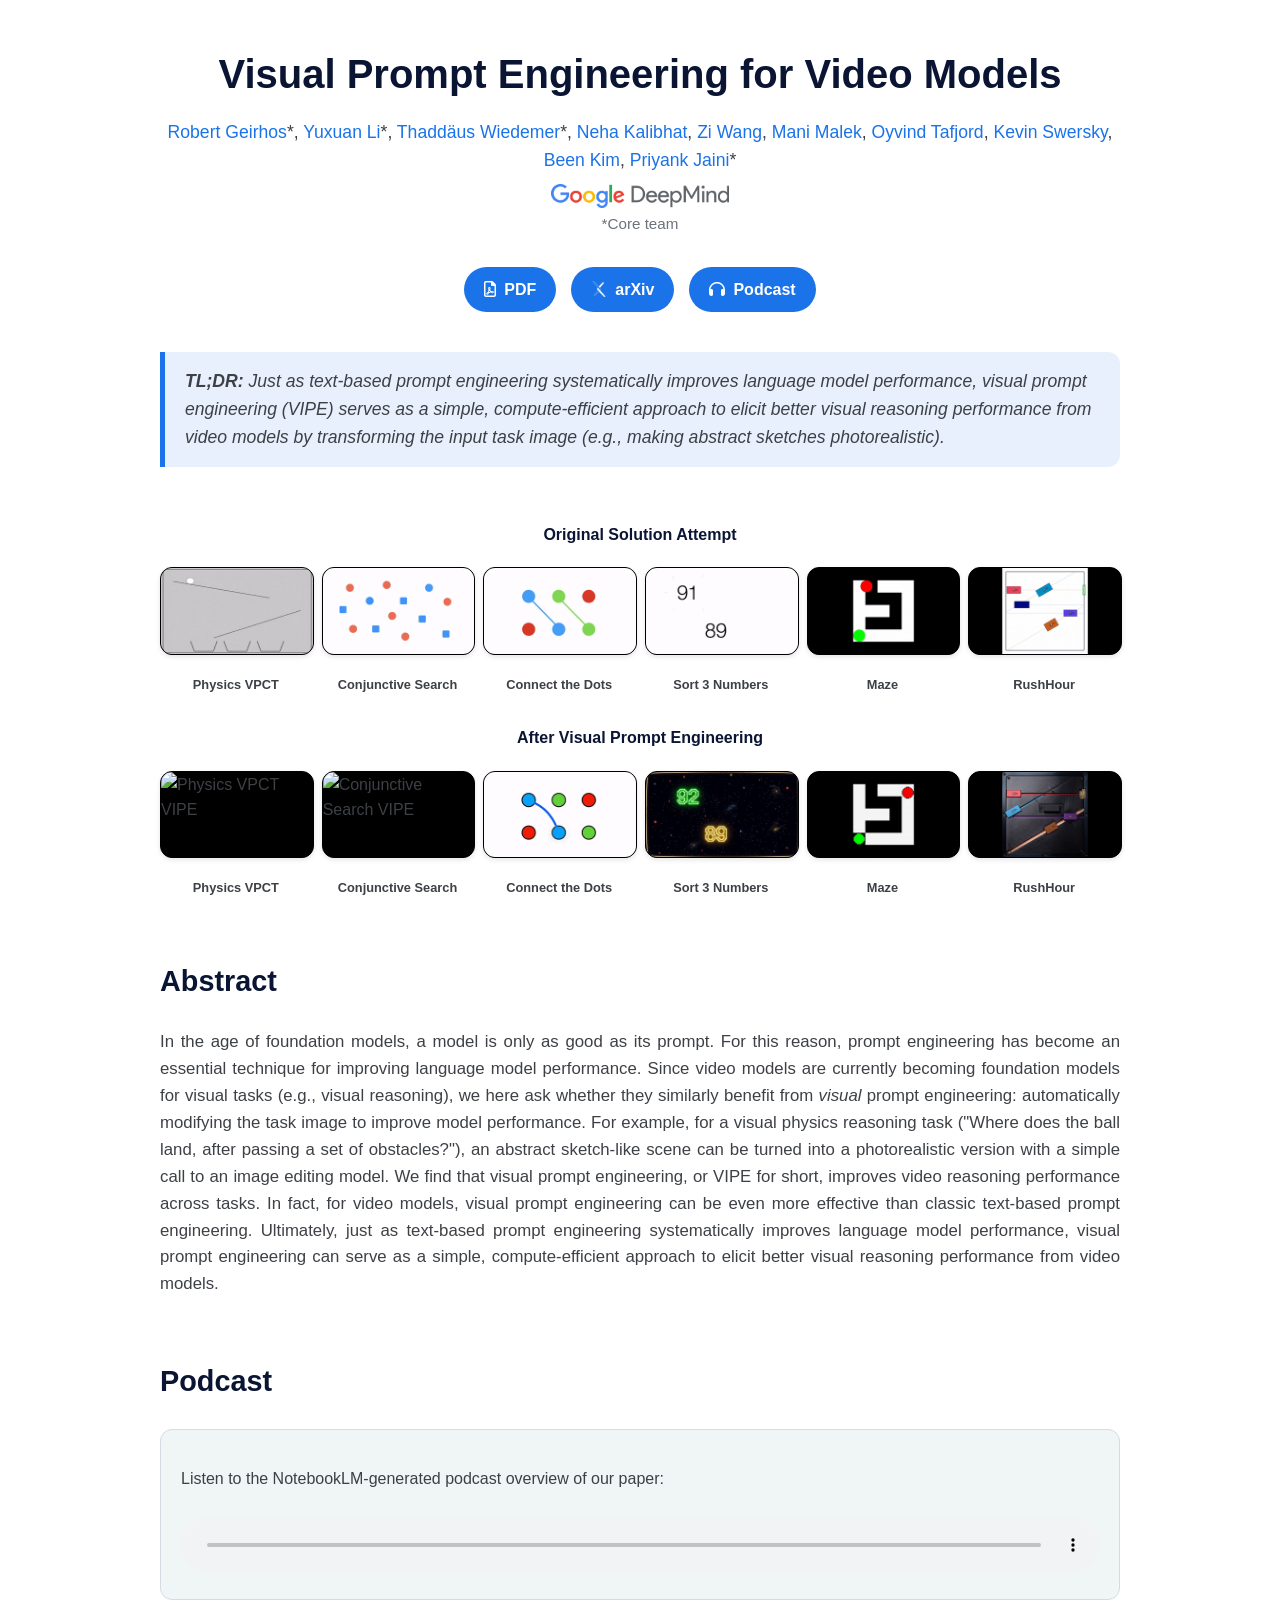
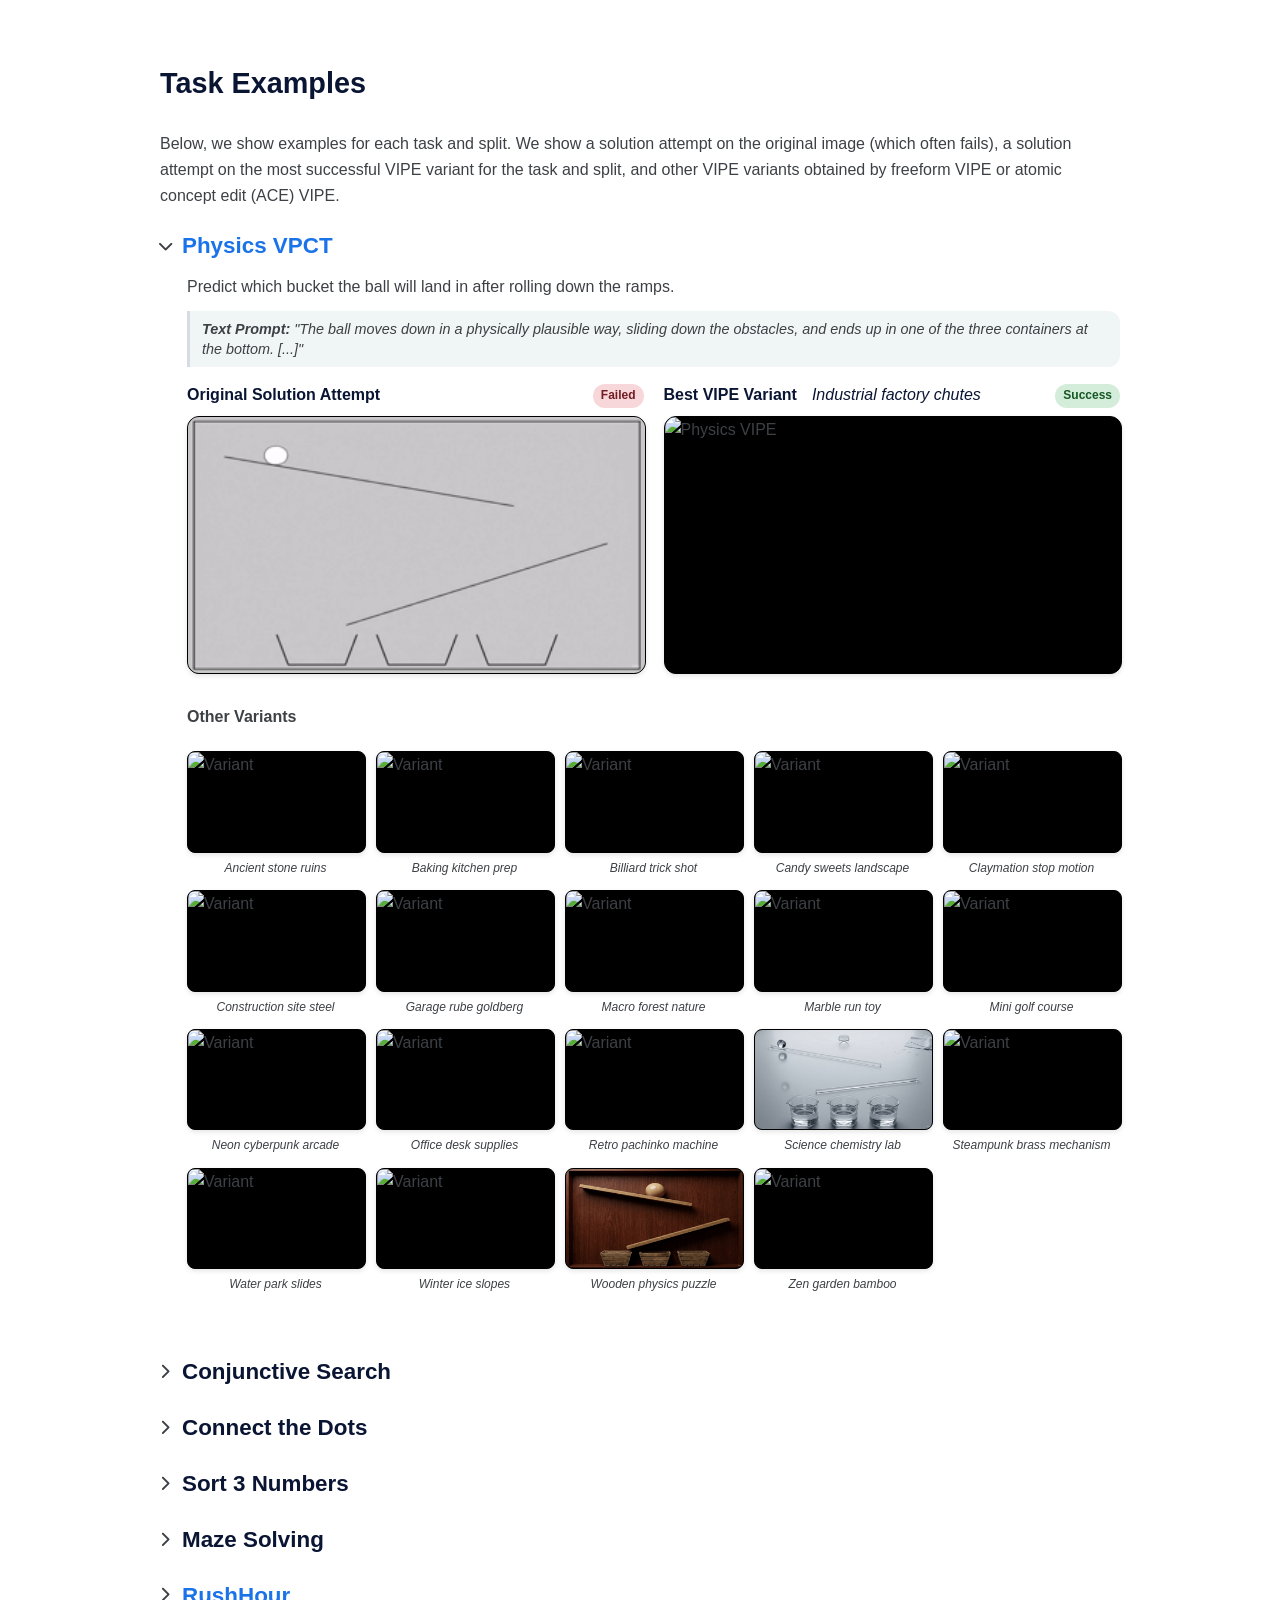
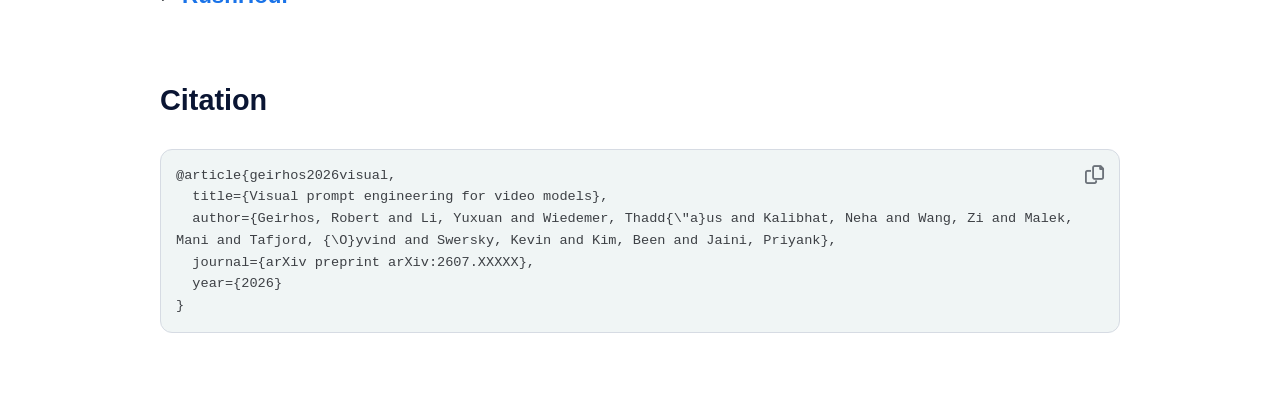
==== commit ceeac815: "Update index.html" ====
--- a/index.html
+++ b/index.html
@@ -35,7 +35,7 @@
 <a href="https://deepmind.google/" rel="noopener noreferrer" target="_blank">
 <img alt="Google DeepMind Logo" class="logo-inline" loading="lazy" src="assets/Google_DeepMind_Logo_rgb_3320x512px.png"/>
 </a><br/>
-      *Core team / Equal contribution
+      *Core team
     </div>
 <div class="links">
 <a class="btn" href="https://arxiv.org/pdf/2509.20328" rel="noopener noreferrer" target="_blank">
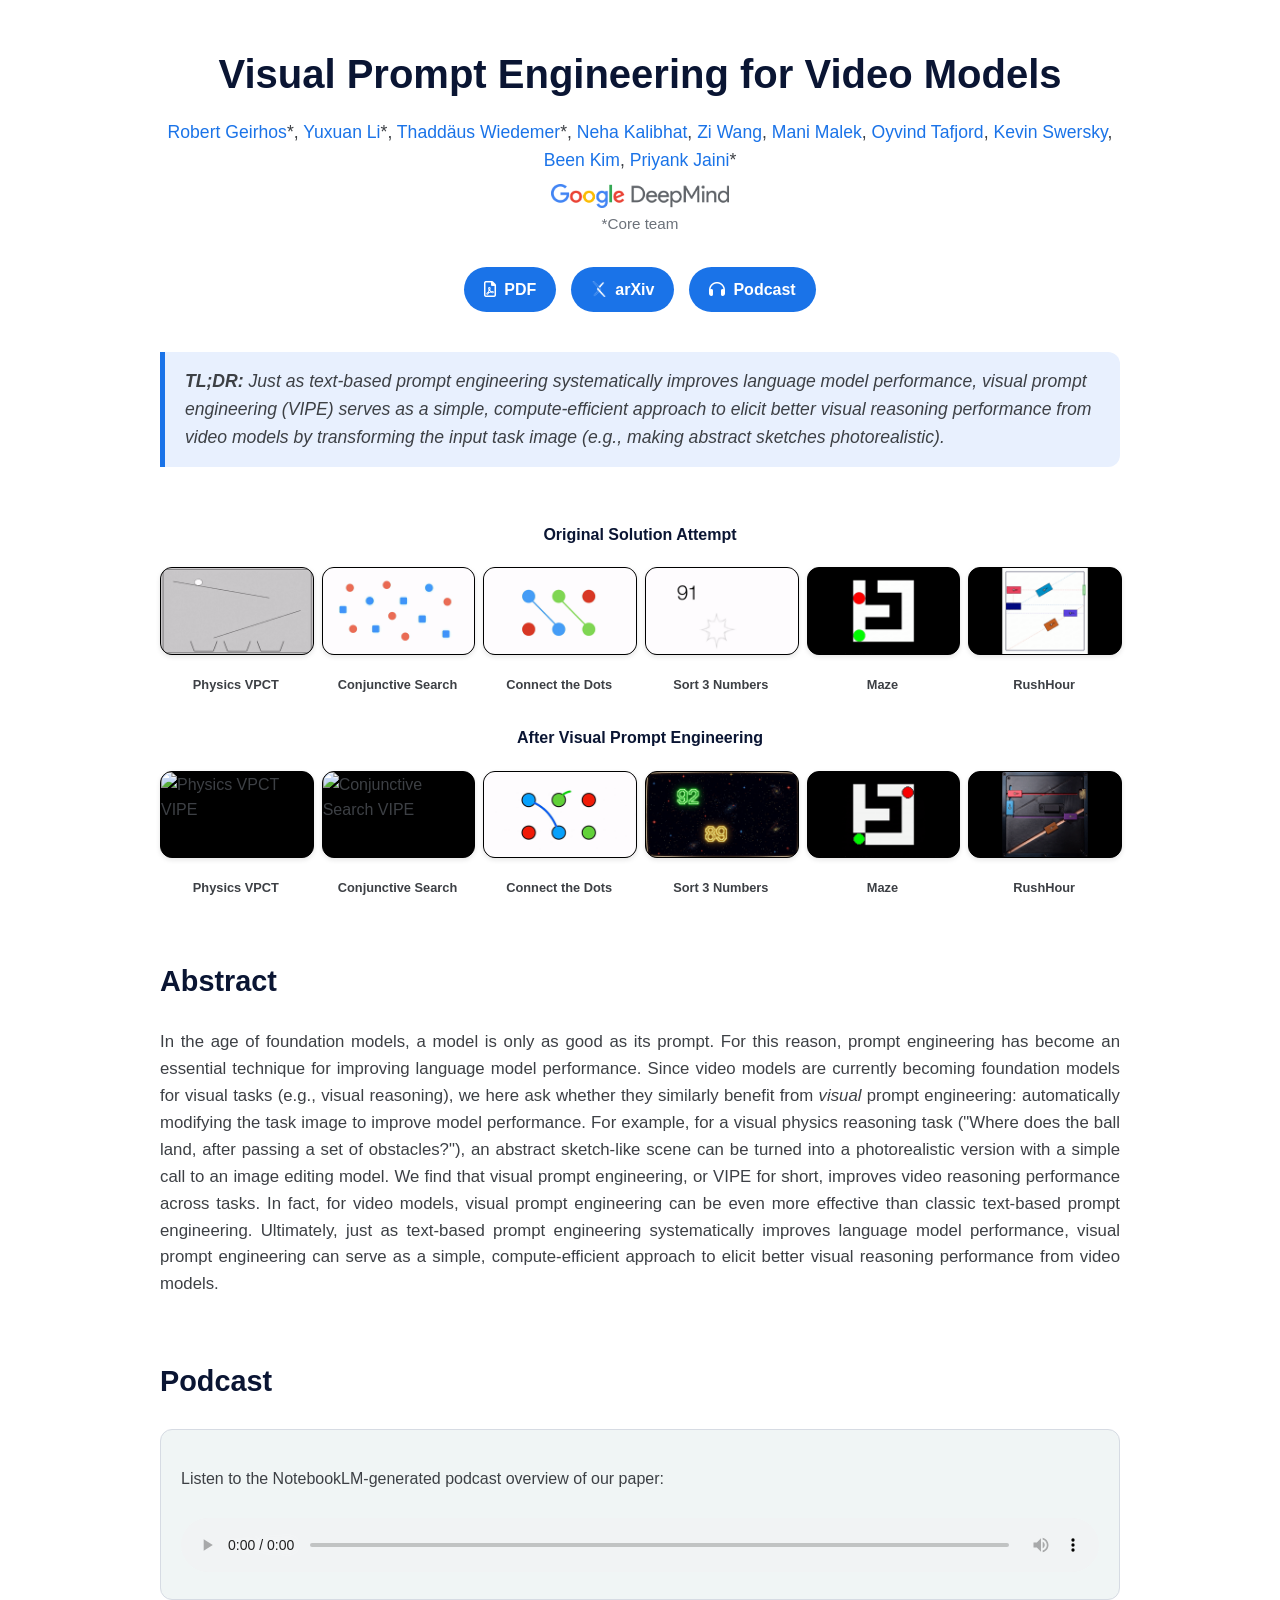
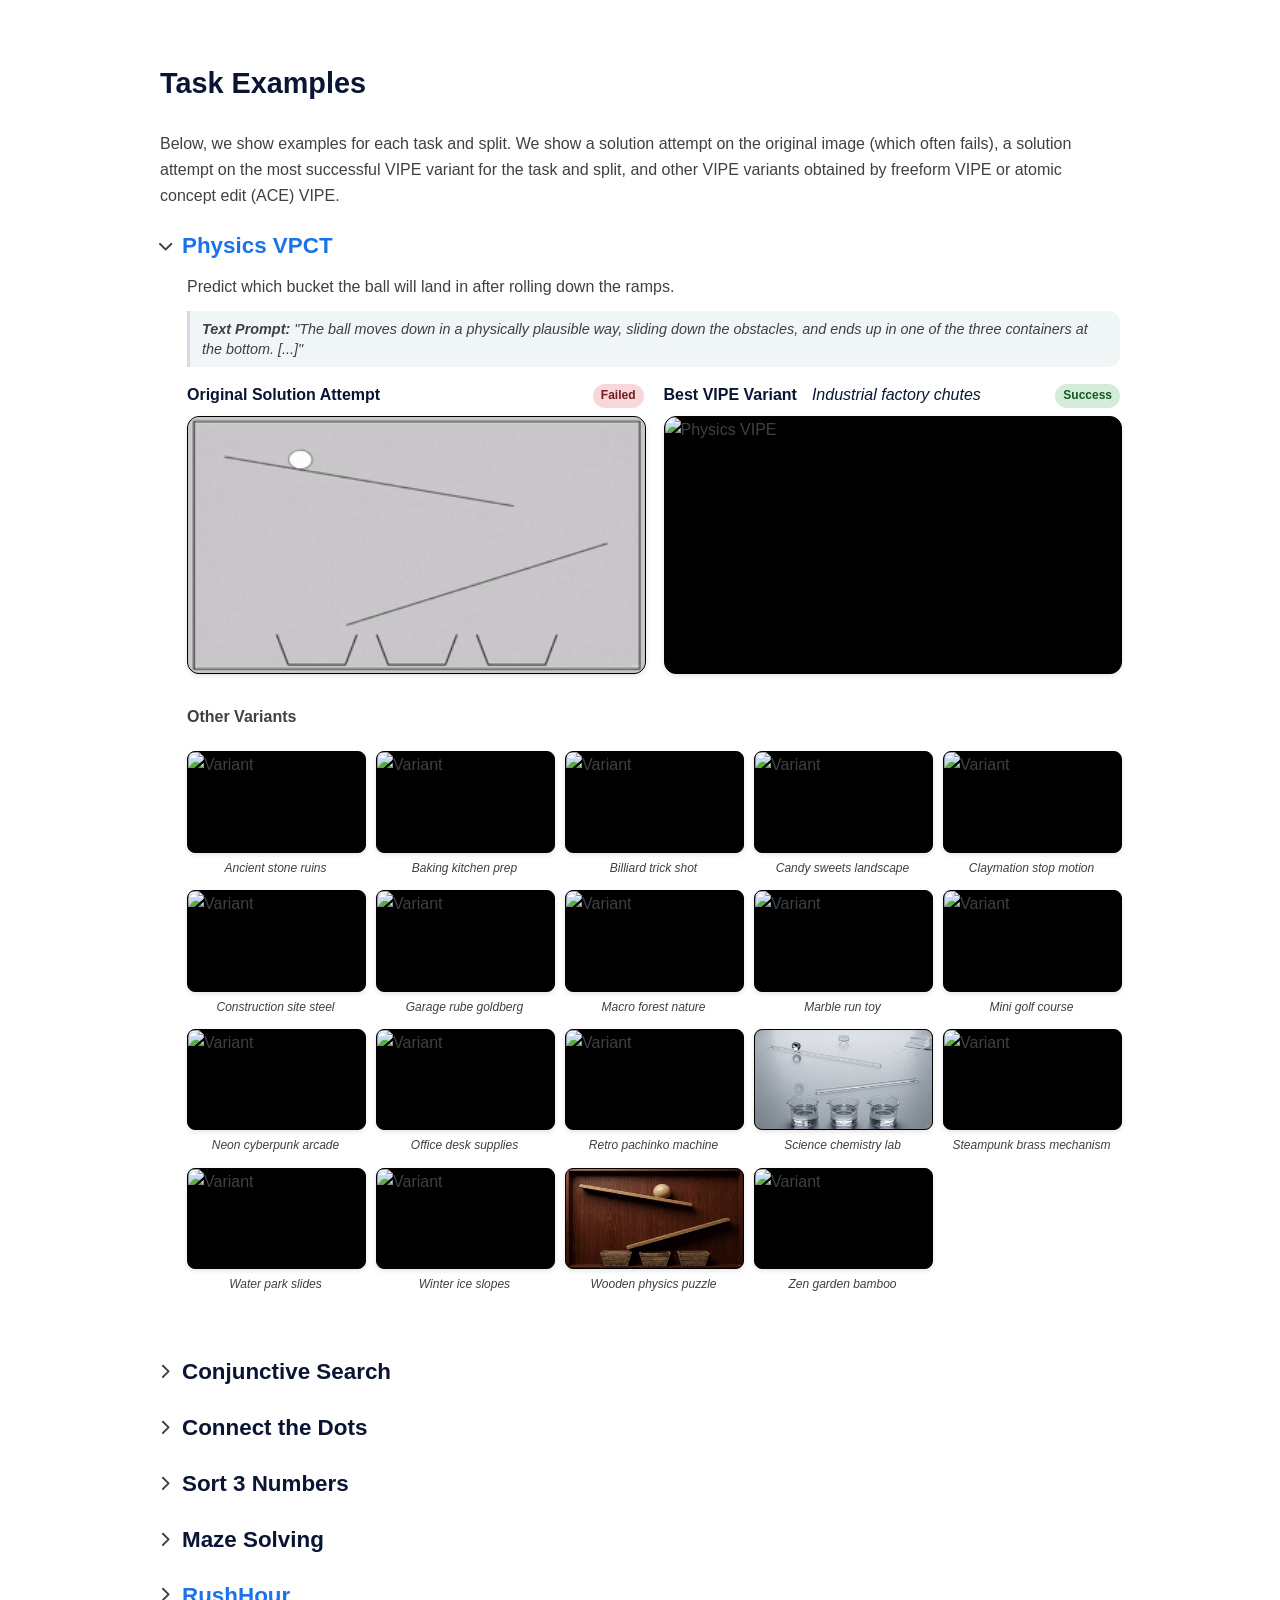
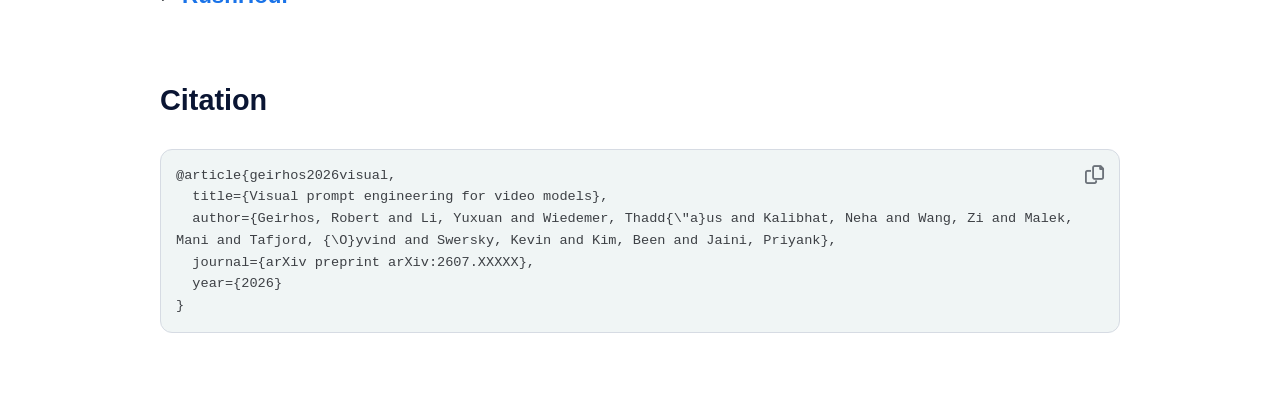
==== commit cb16bbdc: "Update index.html (using self-links until paper is out)" ====
--- a/index.html
+++ b/index.html
@@ -38,10 +38,10 @@
       *Core team
     </div>
 <div class="links">
-<a class="btn" href="https://arxiv.org/pdf/2509.20328" rel="noopener noreferrer" target="_blank">
+<a class="btn" href="https://visual-prompt-engineering.github.io/" rel="noopener noreferrer" target="_blank">
 <i class="fa-regular fa-file-pdf" style="margin-right: 8px;"></i>PDF
       </a>
-<a class="btn" href="https://arxiv.org/abs/2509.20328" rel="noopener noreferrer" target="_blank">
+<a class="btn" href="https://visual-prompt-engineering.github.io/" rel="noopener noreferrer" target="_blank">
 <img alt="arXiv Logo" loading="lazy" src="assets/arxiv-bw.webp" style="height: 16px; width: auto; margin-right: 8px; filter: invert(1);"/>arXiv
       </a>
 <a class="btn" href="#podcast">
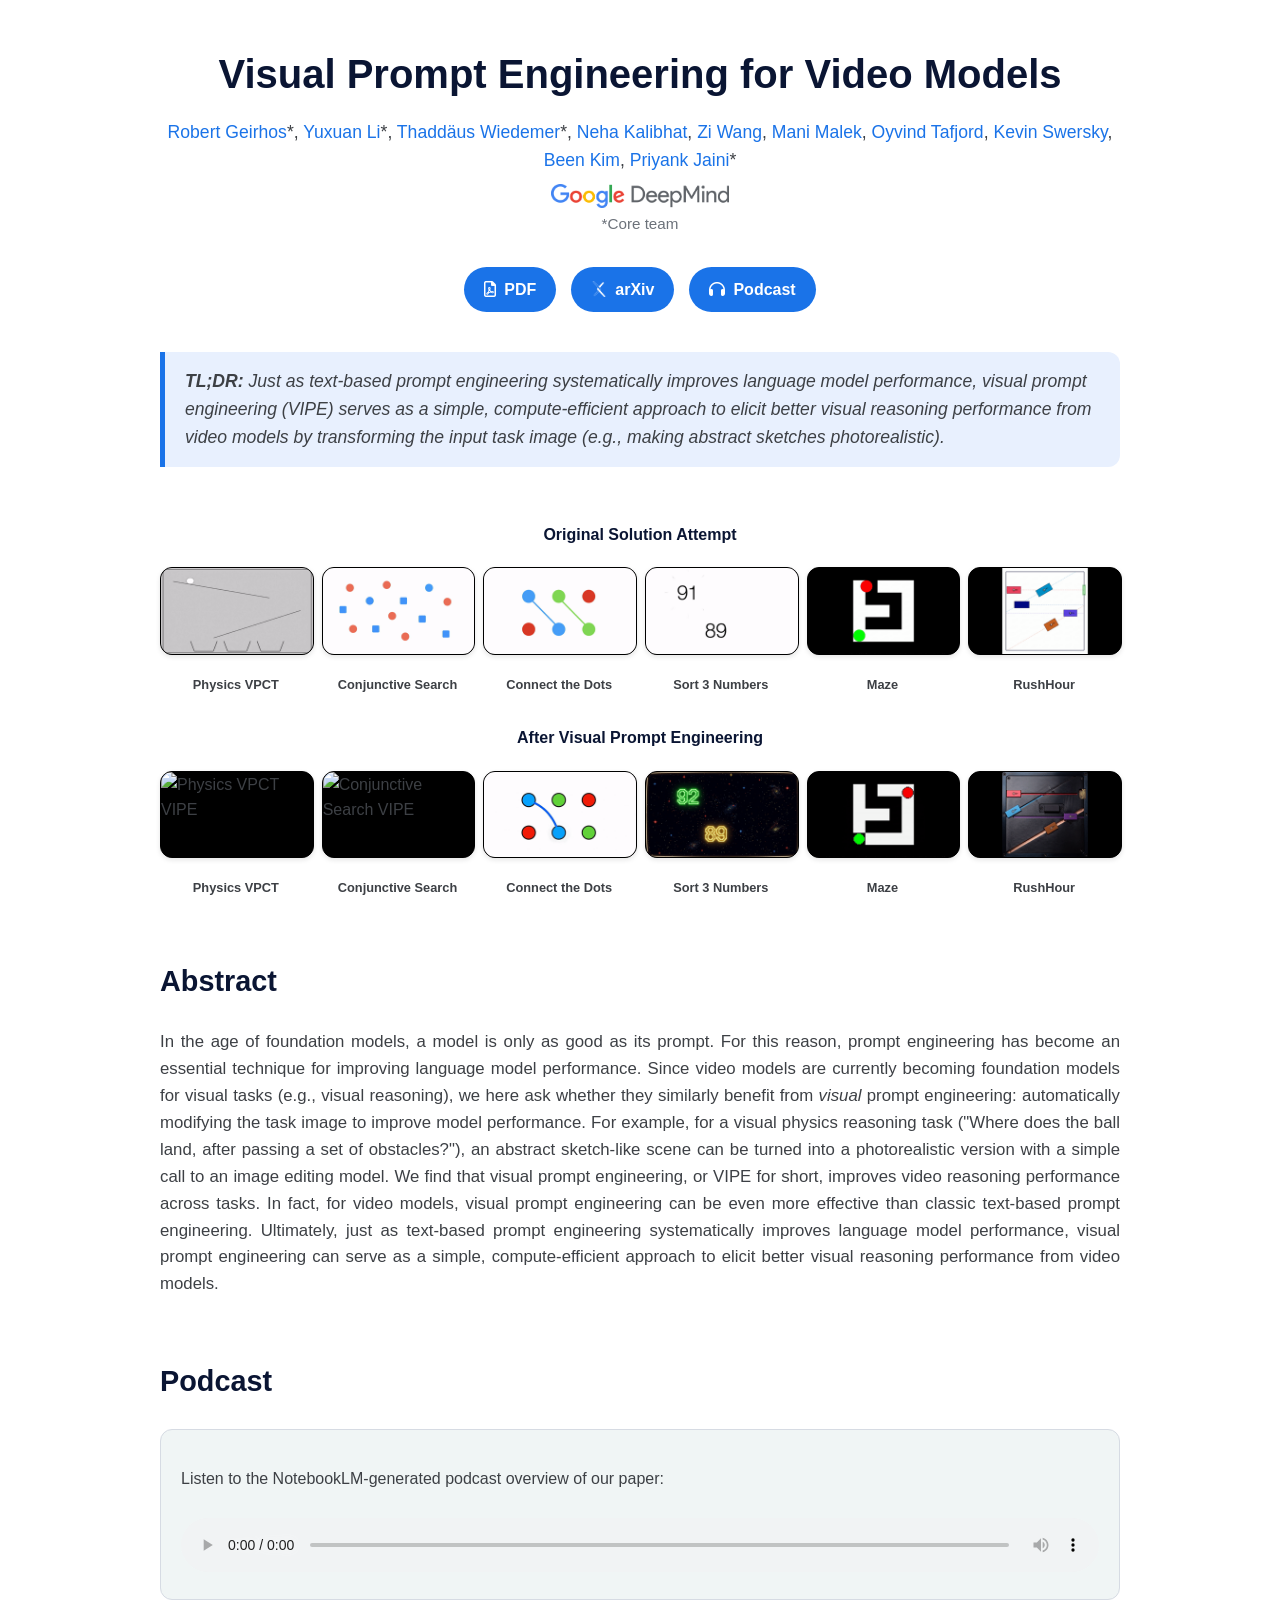
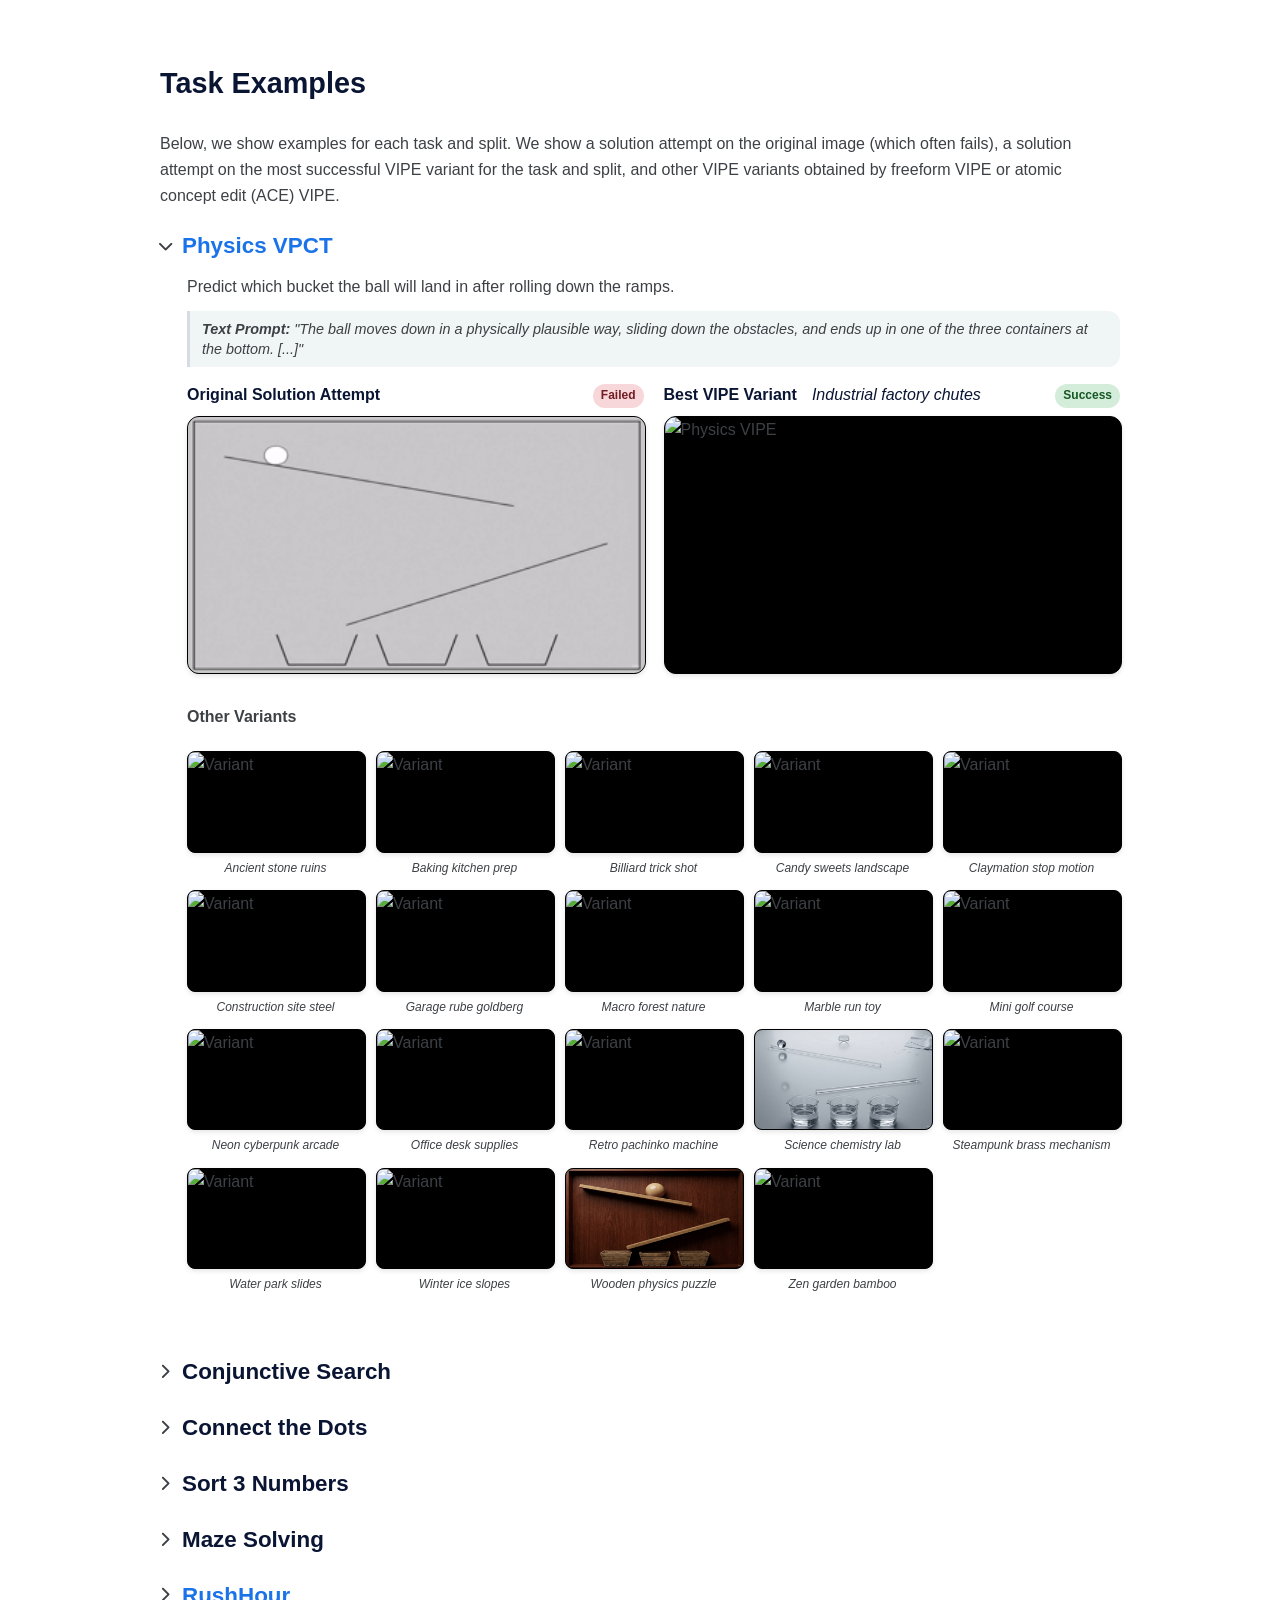
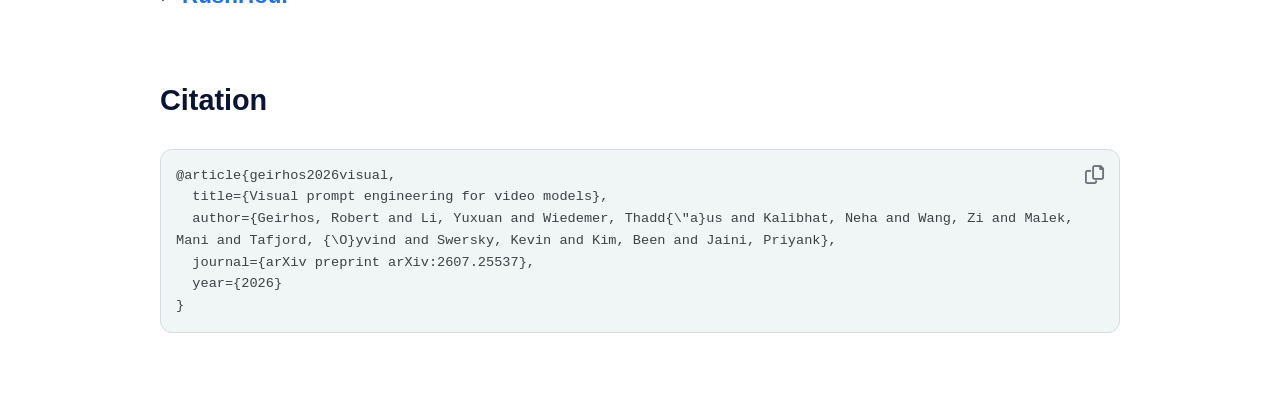
==== commit d7a9b969: "Update index.html with arXiv links" ====
--- a/index.html
+++ b/index.html
@@ -38,10 +38,10 @@
       *Core team
     </div>
 <div class="links">
-<a class="btn" href="https://visual-prompt-engineering.github.io/" rel="noopener noreferrer" target="_blank">
+<a class="btn" href="https://arxiv.org/pdf/2607.25537" rel="noopener noreferrer" target="_blank">
 <i class="fa-regular fa-file-pdf" style="margin-right: 8px;"></i>PDF
       </a>
-<a class="btn" href="https://visual-prompt-engineering.github.io/" rel="noopener noreferrer" target="_blank">
+<a class="btn" href="https://arxiv.org/abs/2607.25537" rel="noopener noreferrer" target="_blank">
 <img alt="arXiv Logo" loading="lazy" src="assets/arxiv-bw.webp" style="height: 16px; width: auto; margin-right: 8px; filter: invert(1);"/>arXiv
       </a>
 <a class="btn" href="#podcast">
@@ -1811,7 +1811,7 @@
 <pre class="bibtex-code" id="bibtex">@article{geirhos2026visual,
   title={Visual prompt engineering for video models},
   author={Geirhos, Robert and Li, Yuxuan and Wiedemer, Thadd{\"a}us and Kalibhat, Neha and Wang, Zi and Malek, Mani and Tafjord, {\O}yvind and Swersky, Kevin and Kim, Been and Jaini, Priyank},
-  journal={arXiv preprint arXiv:2607.XXXXX},
+  journal={arXiv preprint arXiv:2607.25537},
   year={2026}
 }</pre>
 </div>
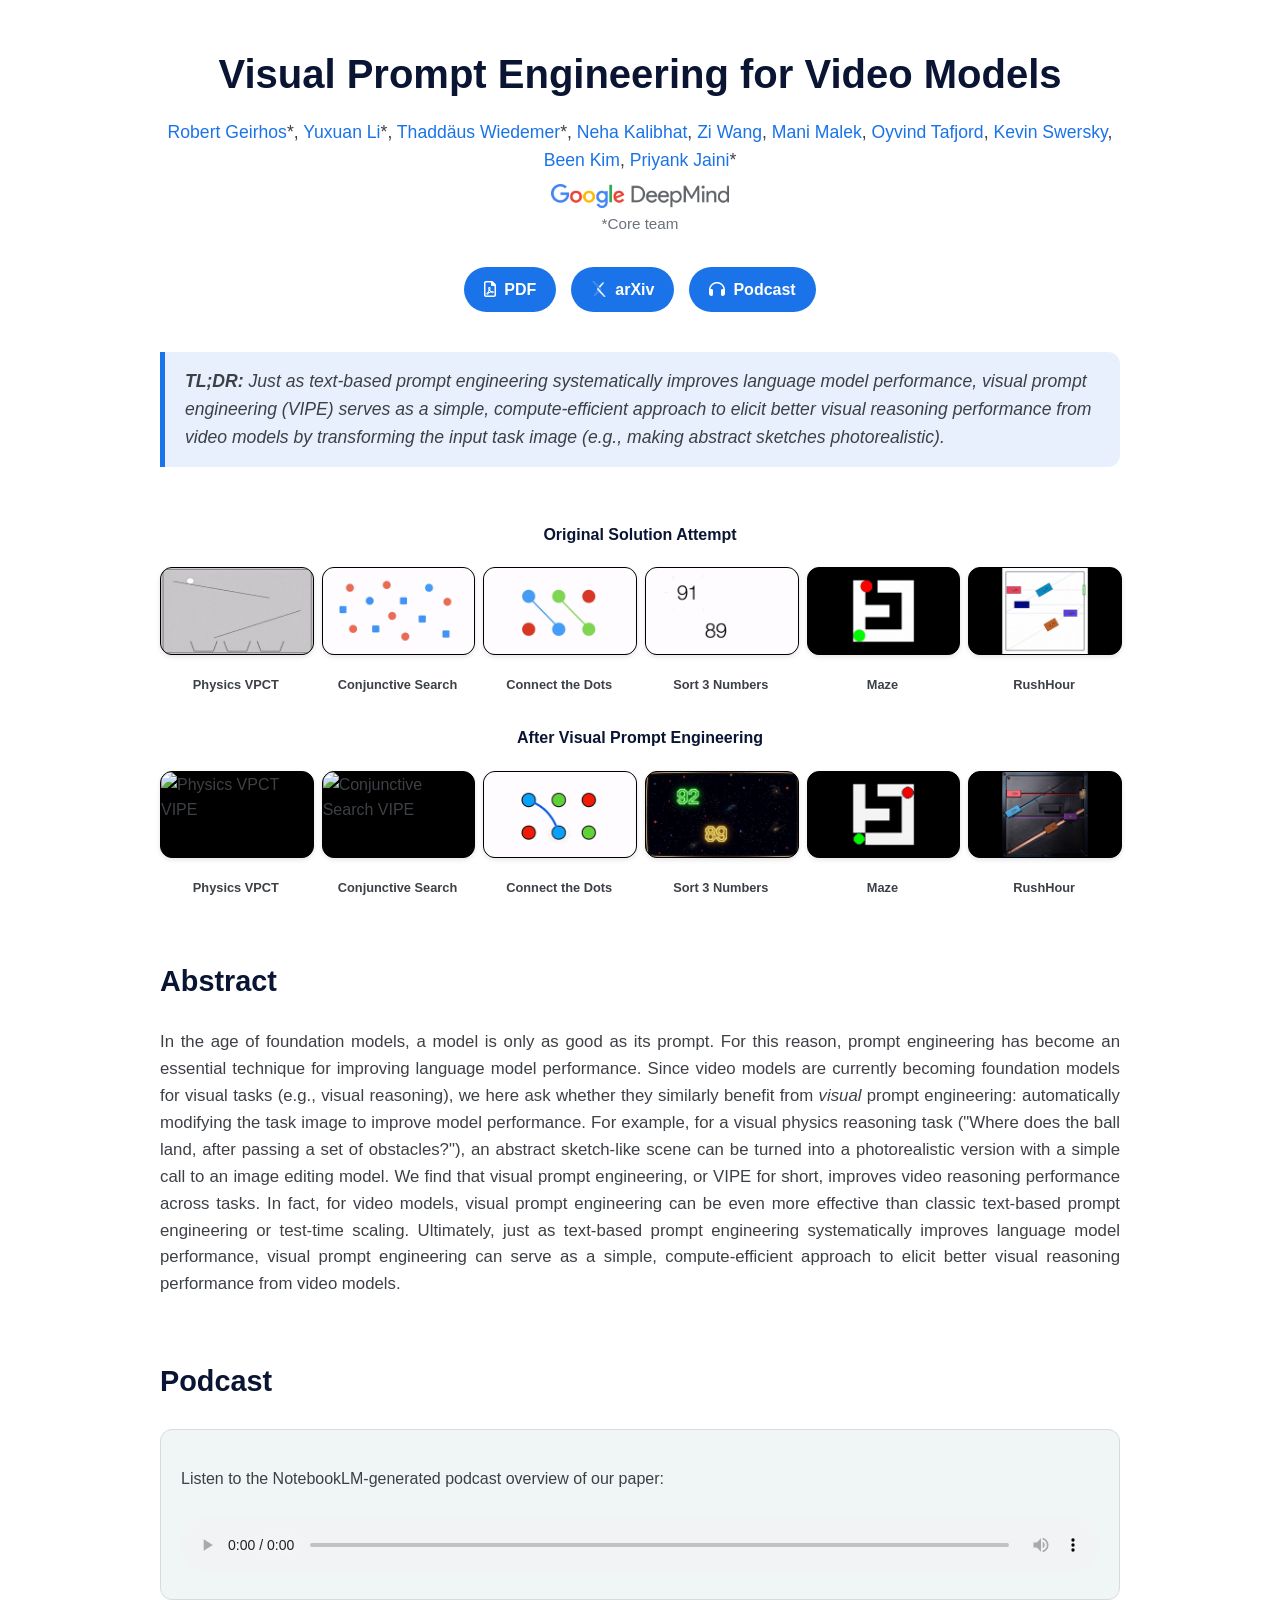
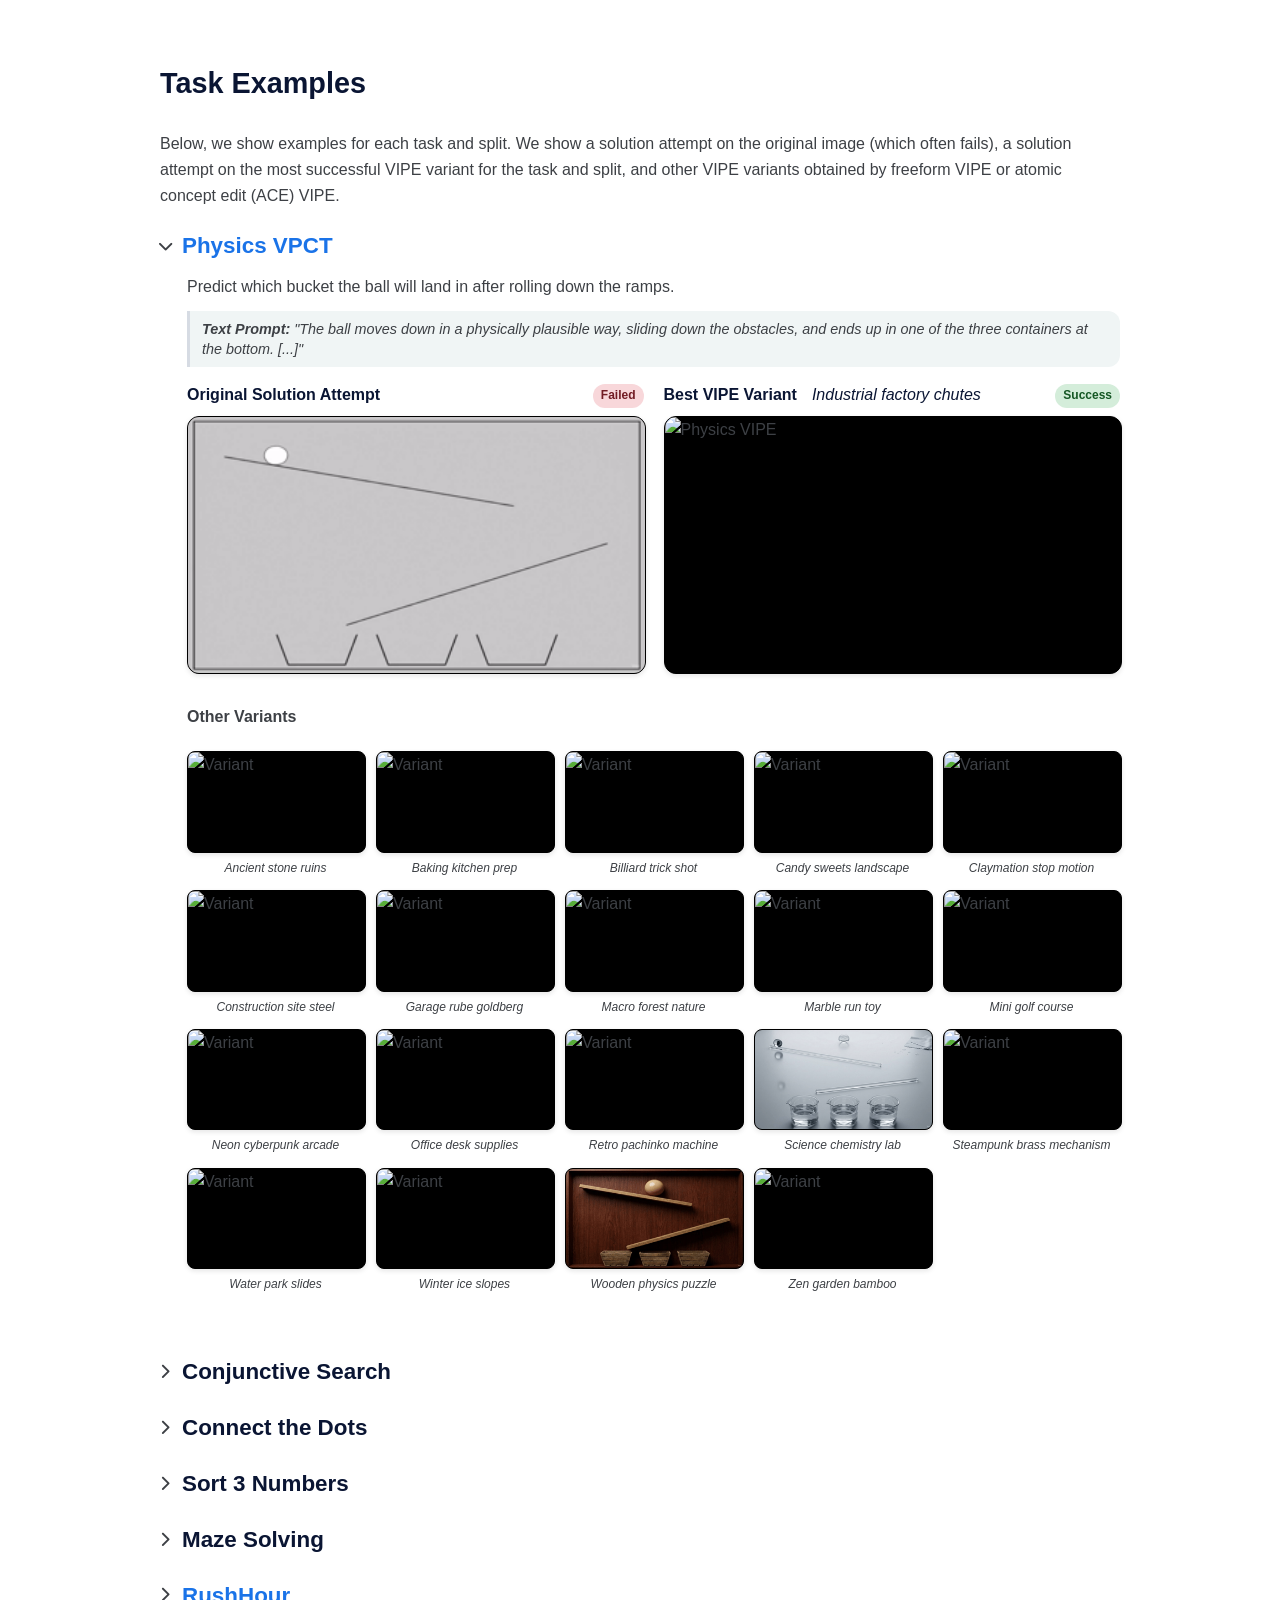
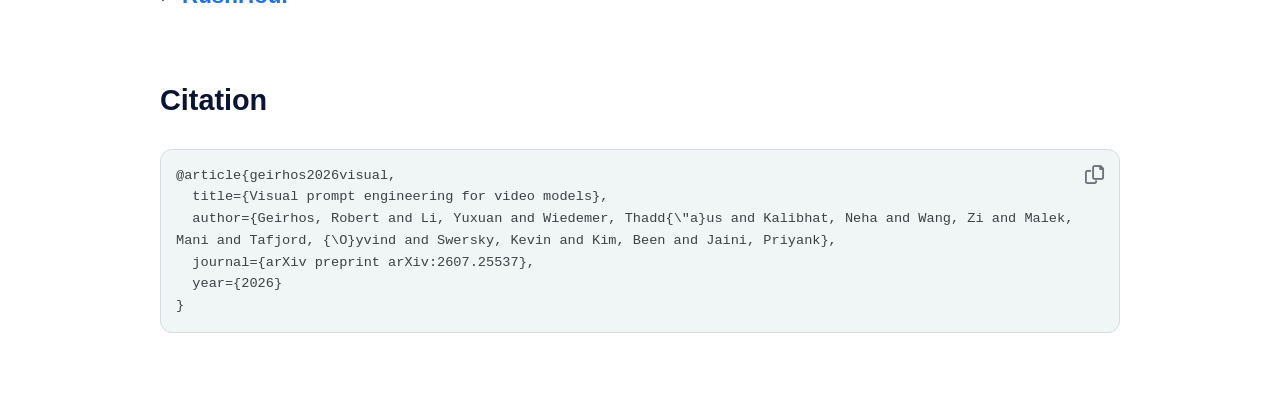
==== commit a9ec106b: "Update index.html abstract" ====
--- a/index.html
+++ b/index.html
@@ -114,7 +114,7 @@
 <section id="abstract">
 <h2>Abstract</h2>
 <p class="abstract-text">
-      In the age of foundation models, a model is only as good as its prompt. For this reason, prompt engineering has become an essential technique for improving language model performance. Since video models are currently becoming foundation models for visual tasks (e.g., visual reasoning), we here ask whether they similarly benefit from <em>visual</em> prompt engineering: automatically modifying the task image to improve model performance. For example, for a visual physics reasoning task ("Where does the ball land, after passing a set of obstacles?"), an abstract sketch-like scene can be turned into a photorealistic version with a simple call to an image editing model. We find that visual prompt engineering, or VIPE for short, improves video reasoning performance across tasks. In fact, for video models, visual prompt engineering can be even more effective than classic text-based prompt engineering. Ultimately, just as text-based prompt engineering systematically improves language model performance, visual prompt engineering can serve as a simple, compute-efficient approach to elicit better visual reasoning performance from video models.
+      In the age of foundation models, a model is only as good as its prompt. For this reason, prompt engineering has become an essential technique for improving language model performance. Since video models are currently becoming foundation models for visual tasks (e.g., visual reasoning), we here ask whether they similarly benefit from <em>visual</em> prompt engineering: automatically modifying the task image to improve model performance. For example, for a visual physics reasoning task ("Where does the ball land, after passing a set of obstacles?"), an abstract sketch-like scene can be turned into a photorealistic version with a simple call to an image editing model. We find that visual prompt engineering, or VIPE for short, improves video reasoning performance across tasks. In fact, for video models, visual prompt engineering can be even more effective than classic text-based prompt engineering or test-time scaling. Ultimately, just as text-based prompt engineering systematically improves language model performance, visual prompt engineering can serve as a simple, compute-efficient approach to elicit better visual reasoning performance from video models.
     </p>
 </section>
 <section id="podcast">
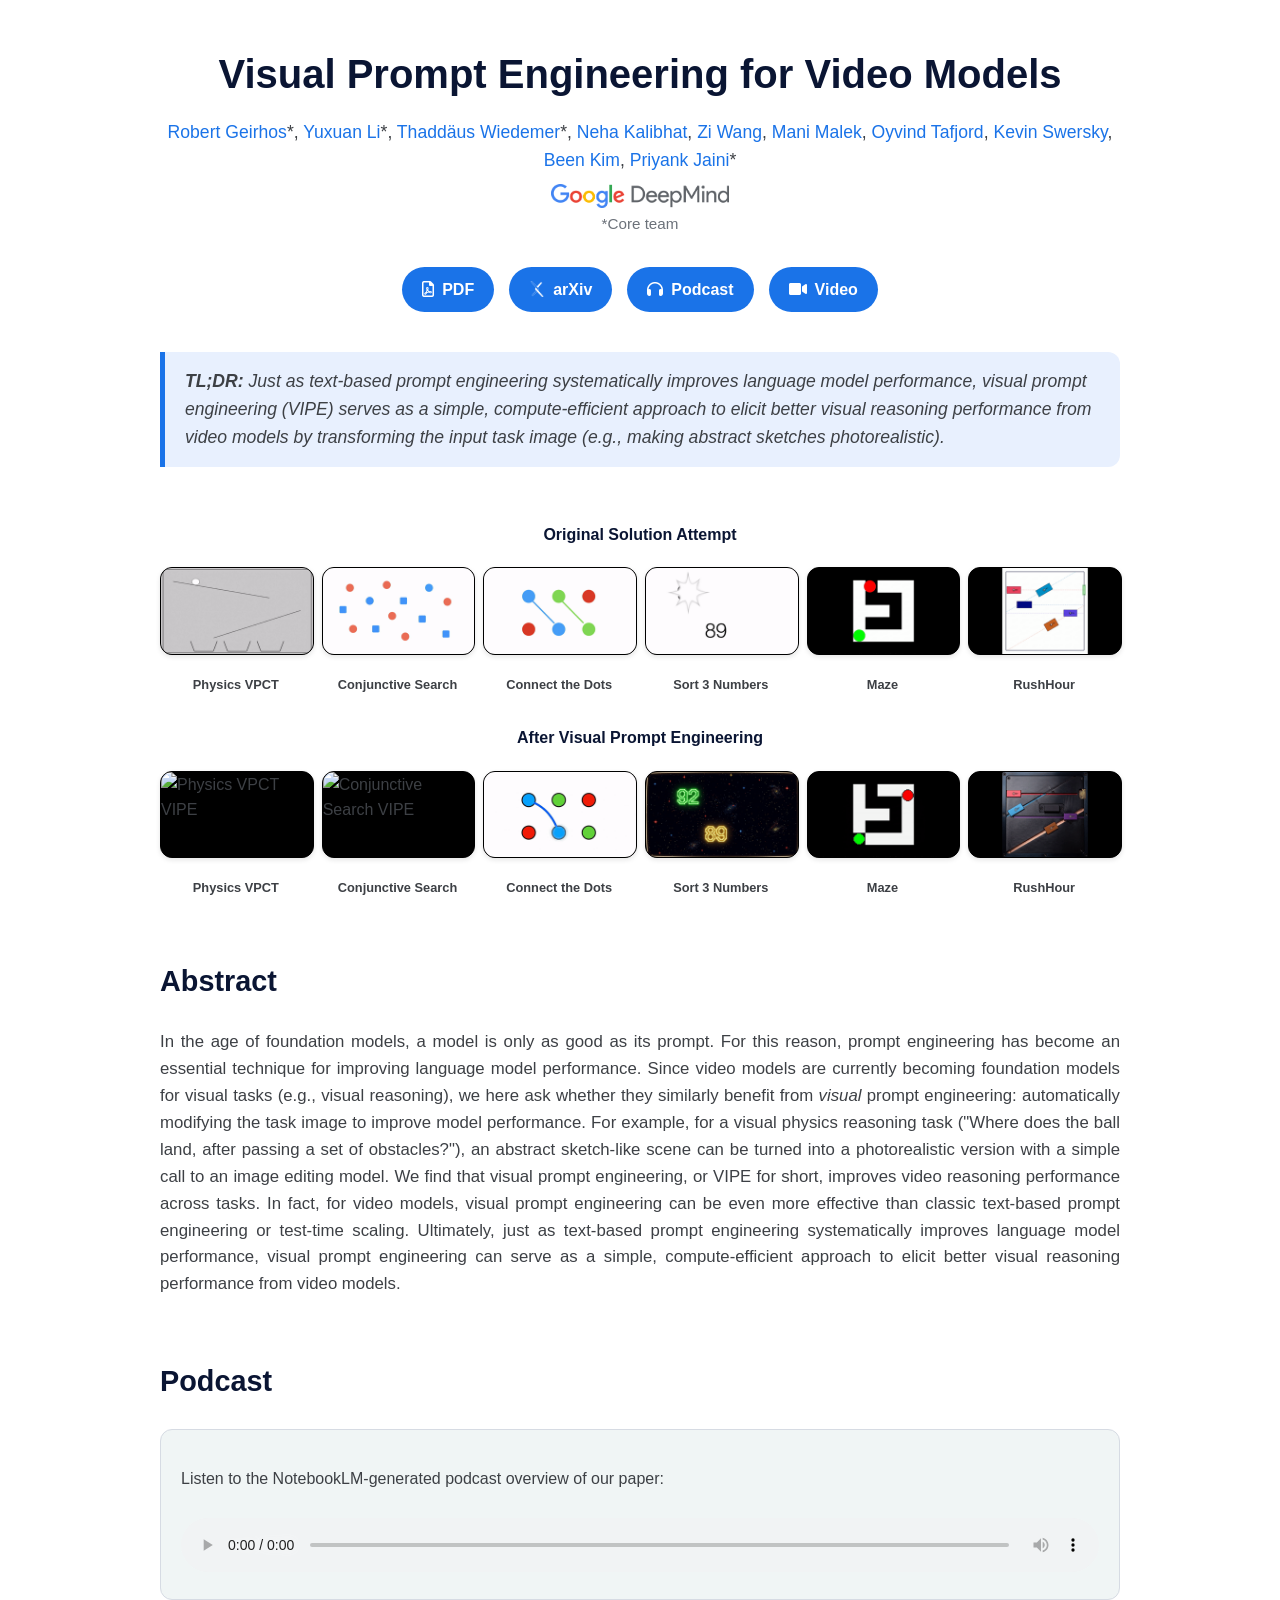
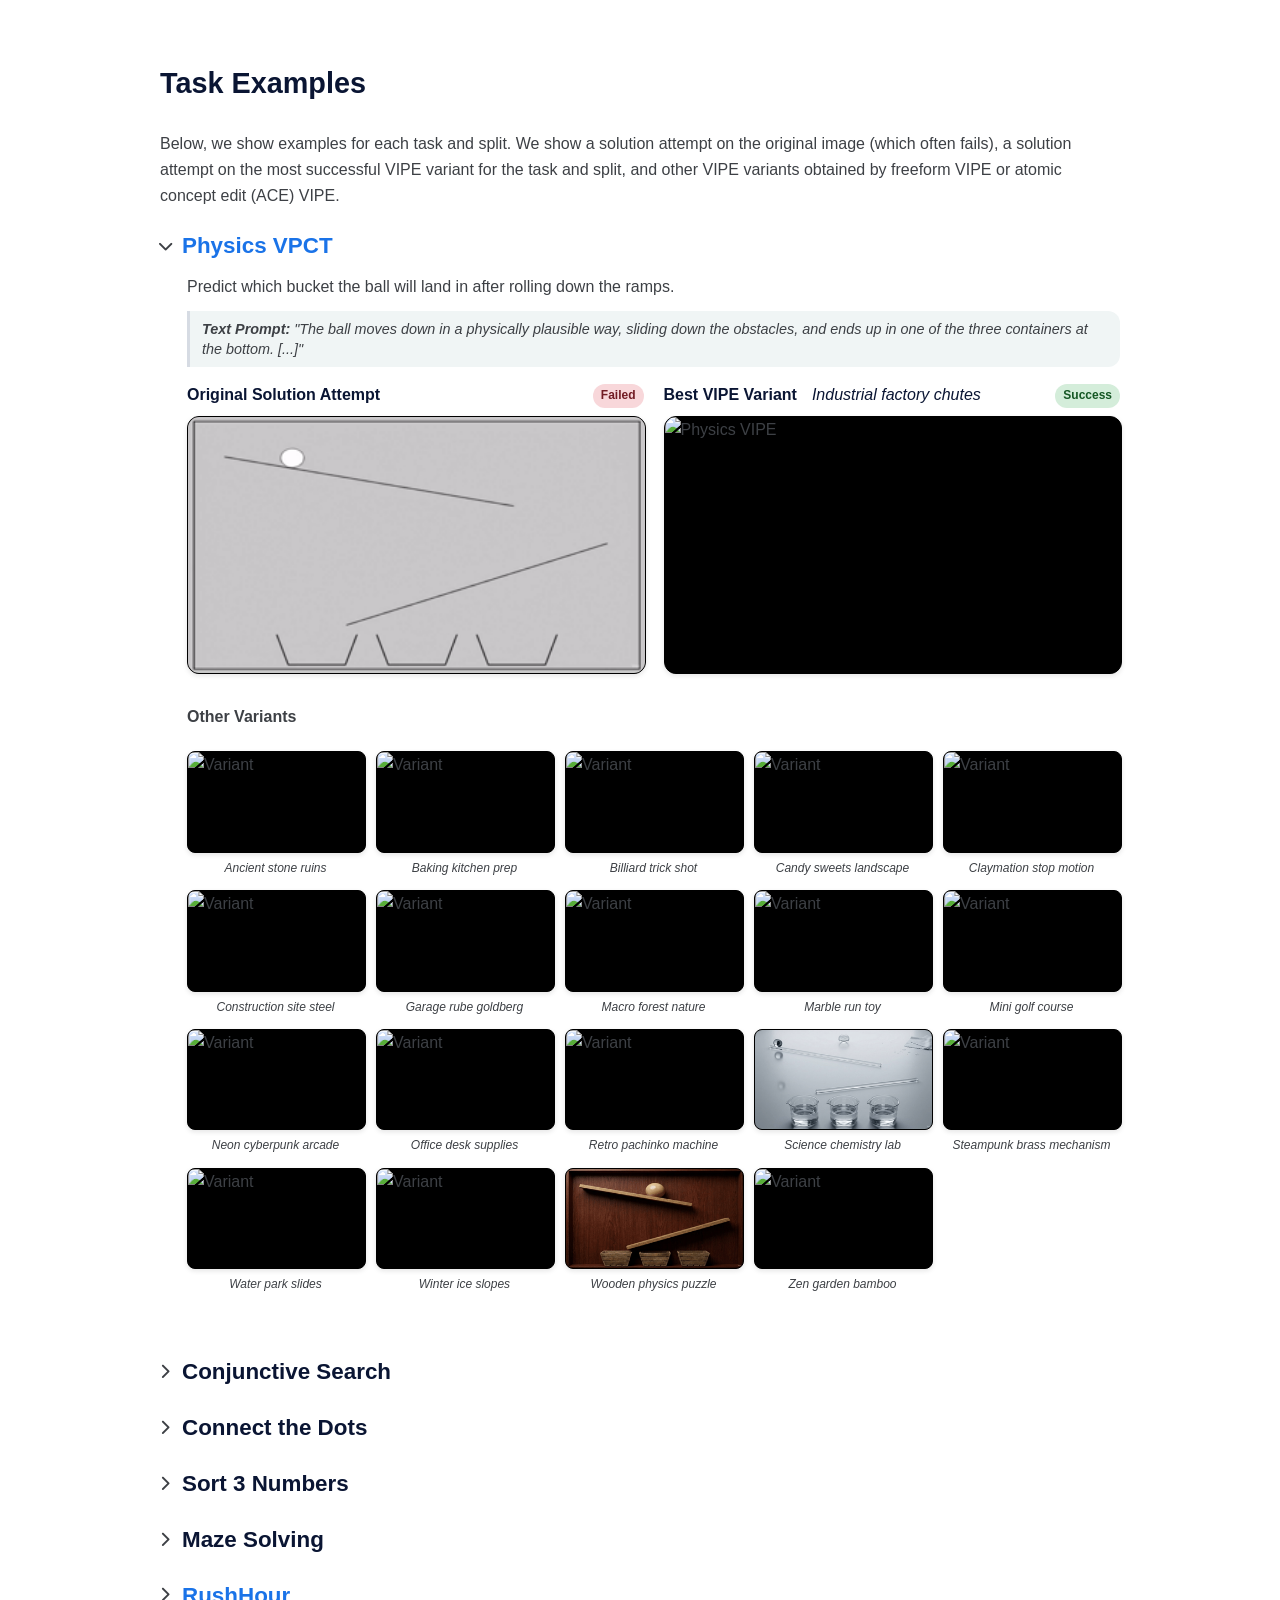
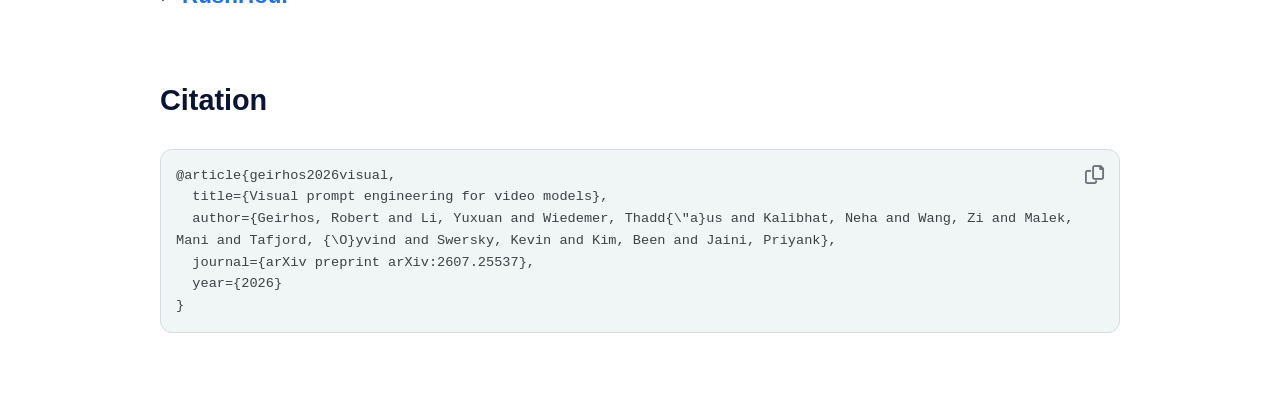
==== commit 21b3a76e: "Add Video button to index.html" ====
--- a/index.html
+++ b/index.html
@@ -47,6 +47,9 @@
 <a class="btn" href="#podcast">
 <i class="fa-solid fa-headphones" style="margin-right: 8px;"></i>Podcast
       </a>
+<a class="btn" href="https://www.youtube.com/watch?v=l-Pq_2mAq7k&amp;t=1s" rel="noopener noreferrer" target="_blank">
+<i class="fa-solid fa-video" style="margin-right: 8px;"></i>Video
+      </a>
 </div>
 </header>
 <section class="tldr">
